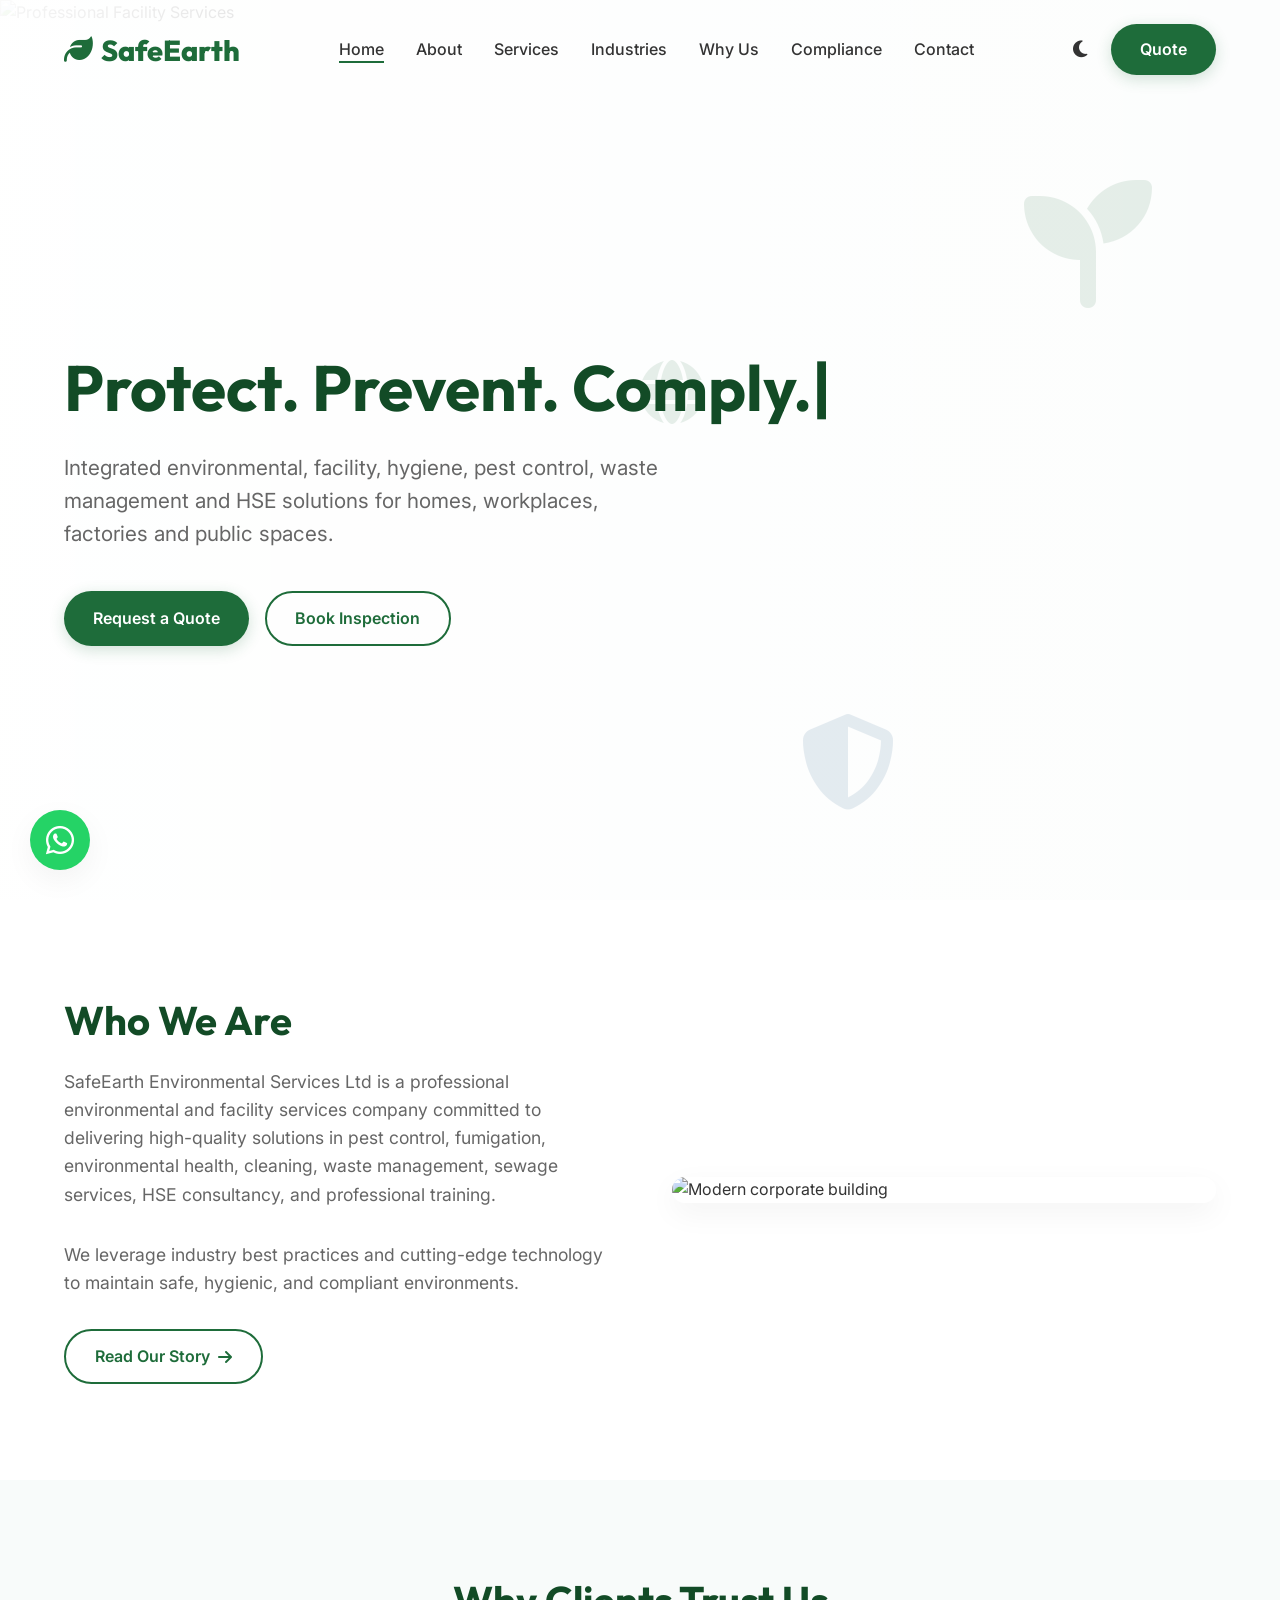
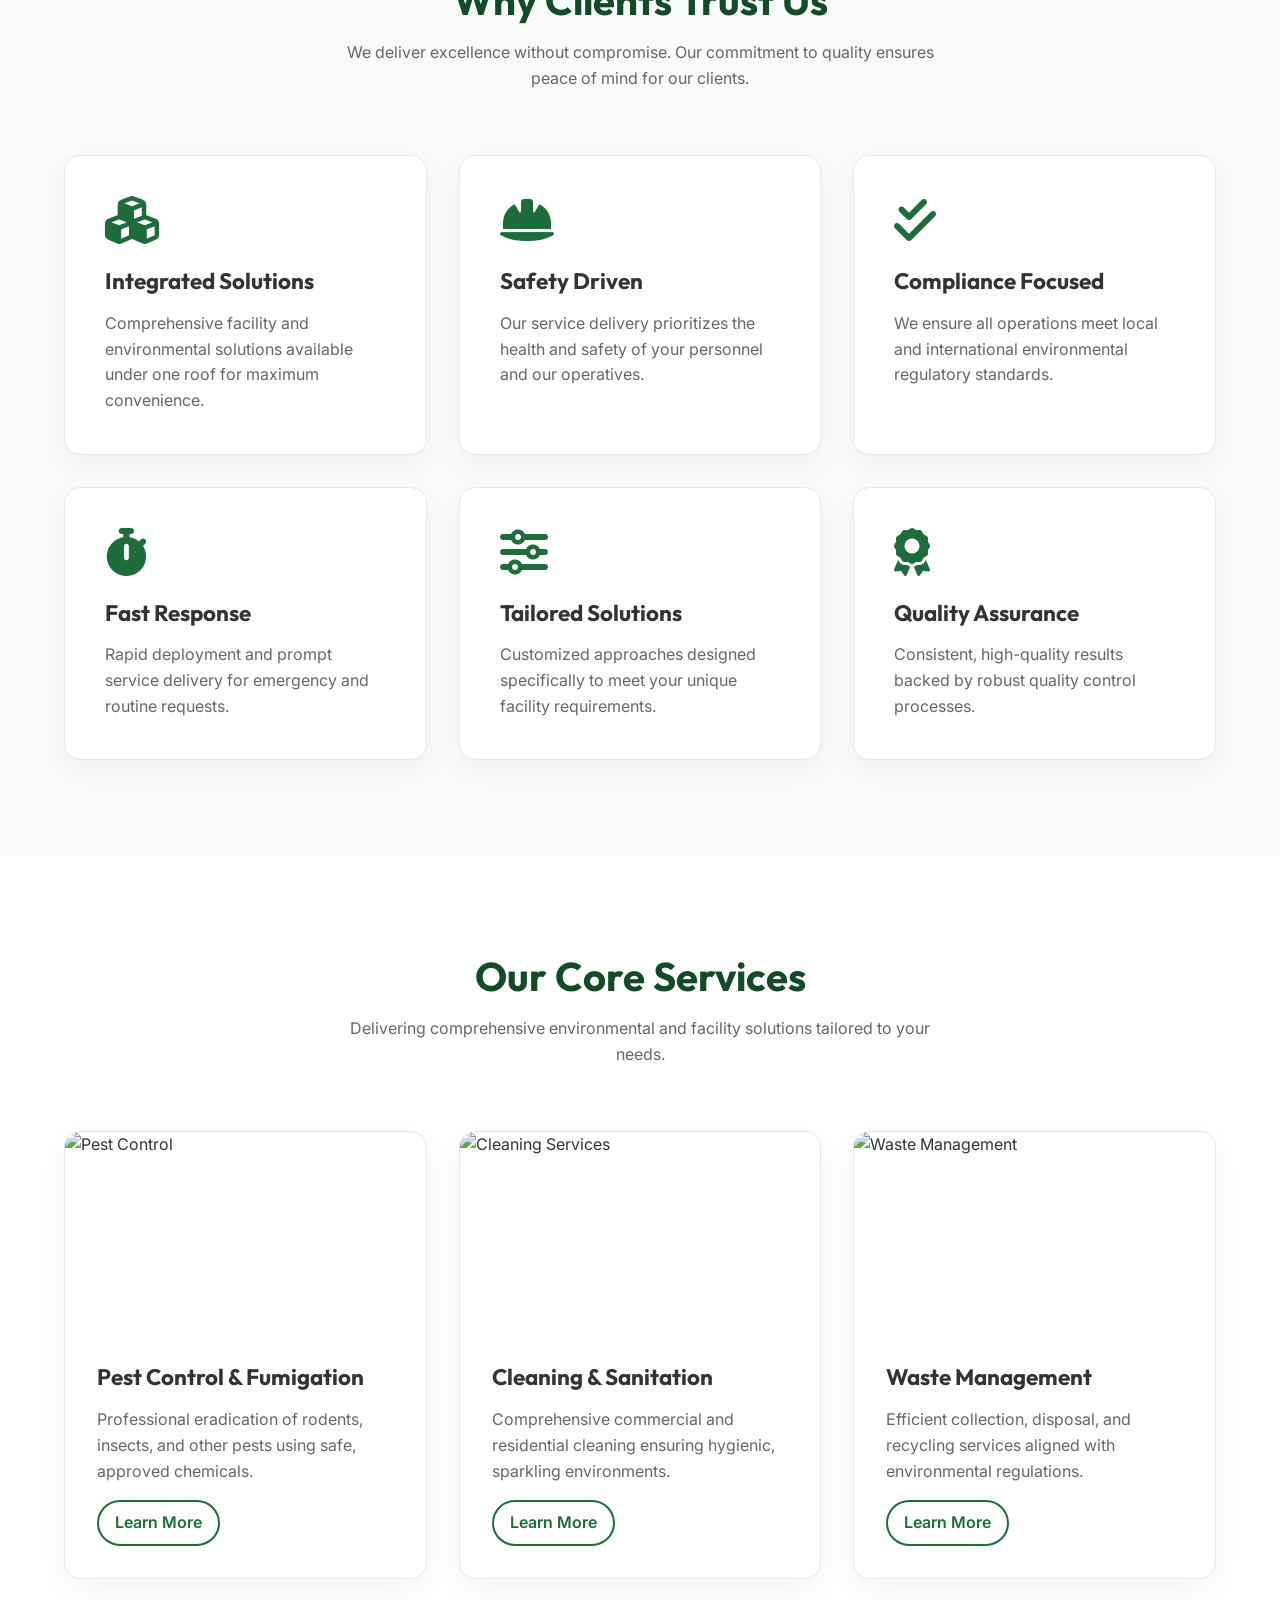
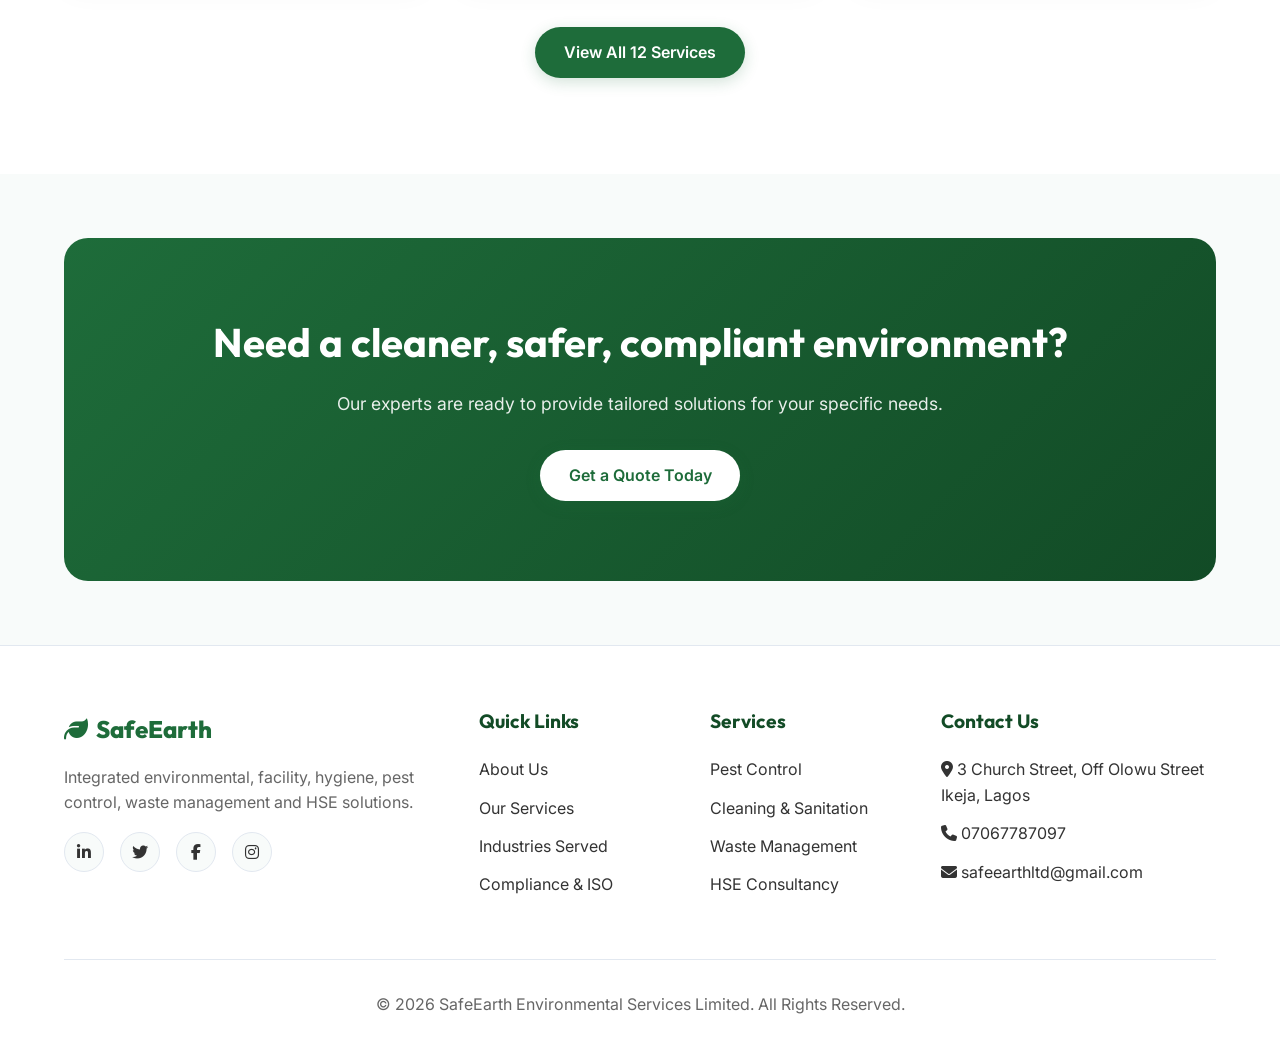
==== index.html @ f8154b9e "feat: SafeEarth" ====
<!DOCTYPE html>
<html lang="en">
<head>
  <meta charset="UTF-8">
  <meta name="viewport" content="width=device-width, initial-scale=1.0">
  <title>SafeEarth Environmental Services Limited</title>
  <meta name="description" content="Integrated environmental, facility, hygiene, pest control, waste management and HSE solutions for homes, workplaces, factories and public spaces.">
  <link rel="stylesheet" href="style.css">
</head>
<body>

  <!-- Loader -->
  <div class="loader-wrapper" id="loader">
    <div class="loader"></div>
  </div>

  <!-- Navbar -->
  <nav class="navbar">
    <a href="index.html" class="nav-logo">
      <i class="fas fa-leaf"></i> SafeEarth
    </a>
    <ul class="nav-links">
      <li><a href="index.html" class="active">Home</a></li>
      <li><a href="about.html">About</a></li>
      <li><a href="services.html">Services</a></li>
      <li><a href="industries.html">Industries</a></li>
      <li><a href="why-us.html">Why Us</a></li>
      <li><a href="compliance.html">Compliance</a></li>
      <li><a href="contact.html">Contact</a></li>
    </ul>
    <div class="nav-actions">
      <button class="theme-toggle" id="theme-toggle" aria-label="Toggle dark mode">
        <i class="fas fa-moon"></i>
      </button>
      <a href="contact.html" class="btn btn-primary d-none-mobile">Quote</a>
      <div class="hamburger">
        <span></span>
        <span></span>
        <span></span>
      </div>
    </div>
  </nav>

  <!-- Hero Section -->
  <header class="hero">
    <img src="https://images.unsplash.com/photo-1581578731548-c64695cc6952?auto=format&fit=crop&q=80&w=1600" alt="Professional Facility Services" class="hero-bg">
    <div class="hero-overlay"></div>
    
    <i class="fas fa-seedling floating-shape shape-1"></i>
    <i class="fas fa-shield-alt floating-shape shape-2"></i>
    <i class="fas fa-globe floating-shape shape-3"></i>

    <div class="hero-content reveal">
      <h1><span class="typing-text" data-text="Protect. Prevent. Comply."></span><span class="cursor">|</span></h1>
      <p>Integrated environmental, facility, hygiene, pest control, waste management and HSE solutions for homes, workplaces, factories and public spaces.</p>
      <div class="hero-btns">
        <a href="contact.html" class="btn btn-primary pulse">Request a Quote</a>
        <a href="contact.html" class="btn btn-outline">Book Inspection</a>
      </div>
    </div>
  </header>

  <!-- About Preview -->
  <section class="section section-alt">
    <div class="about-preview reveal">
      <div class="about-text">
        <h2>Who We Are</h2>
        <p>SafeEarth Environmental Services Ltd is a professional environmental and facility services company committed to delivering high-quality solutions in pest control, fumigation, environmental health, cleaning, waste management, sewage services, HSE consultancy, and professional training.</p>
        <p>We leverage industry best practices and cutting-edge technology to maintain safe, hygienic, and compliant environments.</p>
        <a href="about.html" class="btn btn-outline mt-3">Read Our Story <i class="fas fa-arrow-right"></i></a>
      </div>
      <div class="about-image reveal slide-right">
        <img src="https://images.unsplash.com/photo-1504384308090-c894fdcc538d?auto=format&fit=crop&q=80&w=800" alt="Modern corporate building">
      </div>
    </div>
  </section>

  <!-- Why Clients Trust Us -->
  <section class="section">
    <div class="section-header reveal">
      <h2>Why Clients Trust Us</h2>
      <p>We deliver excellence without compromise. Our commitment to quality ensures peace of mind for our clients.</p>
    </div>
    <div class="grid">
      <div class="card reveal">
        <i class="fas fa-cubes card-icon"></i>
        <h3>Integrated Solutions</h3>
        <p>Comprehensive facility and environmental solutions available under one roof for maximum convenience.</p>
      </div>
      <div class="card reveal" style="transition-delay: 0.1s">
        <i class="fas fa-hard-hat card-icon"></i>
        <h3>Safety Driven</h3>
        <p>Our service delivery prioritizes the health and safety of your personnel and our operatives.</p>
      </div>
      <div class="card reveal" style="transition-delay: 0.2s">
        <i class="fas fa-check-double card-icon"></i>
        <h3>Compliance Focused</h3>
        <p>We ensure all operations meet local and international environmental regulatory standards.</p>
      </div>
      <div class="card reveal" style="transition-delay: 0.3s">
        <i class="fas fa-stopwatch card-icon"></i>
        <h3>Fast Response</h3>
        <p>Rapid deployment and prompt service delivery for emergency and routine requests.</p>
      </div>
      <div class="card reveal" style="transition-delay: 0.4s">
        <i class="fas fa-sliders-h card-icon"></i>
        <h3>Tailored Solutions</h3>
        <p>Customized approaches designed specifically to meet your unique facility requirements.</p>
      </div>
      <div class="card reveal" style="transition-delay: 0.5s">
        <i class="fas fa-award card-icon"></i>
        <h3>Quality Assurance</h3>
        <p>Consistent, high-quality results backed by robust quality control processes.</p>
      </div>
    </div>
  </section>

  <!-- Our Core Services -->
  <section class="section section-alt">
    <div class="section-header reveal">
      <h2>Our Core Services</h2>
      <p>Delivering comprehensive environmental and facility solutions tailored to your needs.</p>
    </div>
    <div class="grid">
      <div class="card service-card reveal">
        <div class="service-img-container">
          <img src="https://images.unsplash.com/photo-1628177142898-93e46e46248c?auto=format&fit=crop&q=80&w=600" alt="Pest Control" class="service-img">
        </div>
        <div class="service-content">
          <h3>Pest Control & Fumigation</h3>
          <p>Professional eradication of rodents, insects, and other pests using safe, approved chemicals.</p>
          <a href="services.html" class="btn btn-outline" style="margin-top: 1rem; padding: 0.5rem 1rem;">Learn More</a>
        </div>
      </div>
      <div class="card service-card reveal" style="transition-delay: 0.1s">
        <div class="service-img-container">
          <img src="https://images.unsplash.com/photo-1584820927498-cafe2c118669?auto=format&fit=crop&q=80&w=600" alt="Cleaning Services" class="service-img">
        </div>
        <div class="service-content">
          <h3>Cleaning & Sanitation</h3>
          <p>Comprehensive commercial and residential cleaning ensuring hygienic, sparkling environments.</p>
          <a href="services.html" class="btn btn-outline" style="margin-top: 1rem; padding: 0.5rem 1rem;">Learn More</a>
        </div>
      </div>
      <div class="card service-card reveal" style="transition-delay: 0.2s">
        <div class="service-img-container">
          <img src="https://images.unsplash.com/photo-1532996122724-e3c354a0b15b?auto=format&fit=crop&q=80&w=600" alt="Waste Management" class="service-img">
        </div>
        <div class="service-content">
          <h3>Waste Management</h3>
          <p>Efficient collection, disposal, and recycling services aligned with environmental regulations.</p>
          <a href="services.html" class="btn btn-outline" style="margin-top: 1rem; padding: 0.5rem 1rem;">Learn More</a>
        </div>
      </div>
    </div>
    <div style="text-align: center; margin-top: 3rem;">
      <a href="services.html" class="btn btn-primary reveal">View All 12 Services</a>
    </div>
  </section>

  <!-- CTA Banner -->
  <div class="cta-banner reveal">
    <h2>Need a cleaner, safer, compliant environment?</h2>
    <p style="margin-bottom: 2rem; font-size: 1.1rem; opacity: 0.9;">Our experts are ready to provide tailored solutions for your specific needs.</p>
    <a href="contact.html" class="btn btn-primary pulse">Get a Quote Today</a>
  </div>

  <!-- Footer -->
  <footer class="footer">
    <div class="footer-grid">
      <div class="footer-col">
        <a href="index.html" class="footer-logo">
          <i class="fas fa-leaf"></i> SafeEarth
        </a>
        <p>Integrated environmental, facility, hygiene, pest control, waste management and HSE solutions.</p>
        <div class="social-links mt-3" style="margin-top: 1rem;">
          <a href="#"><i class="fab fa-linkedin-in"></i></a>
          <a href="#"><i class="fab fa-twitter"></i></a>
          <a href="#"><i class="fab fa-facebook-f"></i></a>
          <a href="#"><i class="fab fa-instagram"></i></a>
        </div>
      </div>
      <div class="footer-col">
        <h4>Quick Links</h4>
        <ul class="footer-links">
          <li><a href="about.html">About Us</a></li>
          <li><a href="services.html">Our Services</a></li>
          <li><a href="industries.html">Industries Served</a></li>
          <li><a href="compliance.html">Compliance & ISO</a></li>
        </ul>
      </div>
      <div class="footer-col">
        <h4>Services</h4>
        <ul class="footer-links">
          <li><a href="services.html">Pest Control</a></li>
          <li><a href="services.html">Cleaning & Sanitation</a></li>
          <li><a href="services.html">Waste Management</a></li>
          <li><a href="services.html">HSE Consultancy</a></li>
        </ul>
      </div>
      <div class="footer-col">
        <h4>Contact Us</h4>
        <ul class="footer-links">
          <li><i class="fas fa-map-marker-alt"></i> 3 Church Street, Off Olowu Street Ikeja, Lagos</li>
          <li><i class="fas fa-phone"></i> 07067787097</li>
          <li><i class="fas fa-envelope"></i> safeearthltd@gmail.com</li>
        </ul>
      </div>
    </div>
    <div class="footer-bottom">
      <p>&copy; 2026 SafeEarth Environmental Services Limited. All Rights Reserved.</p>
    </div>
  </footer>

  <!-- Floating Elements -->
  <a href="https://wa.me/2347067787097" class="whatsapp-float" target="_blank" aria-label="Chat on WhatsApp">
    <i class="fab fa-whatsapp"></i>
  </a>
  
  <div class="back-to-top" id="backToTop">
    <i class="fas fa-arrow-up"></i>
  </div>

  <script src="script.js"></script>
</body>
</html>
---- style.css ----
@import url('https://fonts.googleapis.com/css2?family=Inter:wght@300;400;500;600;700;800&family=Outfit:wght@400;500;600;700&display=swap');
@import url('https://cdnjs.cloudflare.com/ajax/libs/font-awesome/6.4.0/css/all.min.css');

:root {
  /* Color Palette - Light Mode (Default) */
  --color-primary: #1e6c3a; /* Professional Green */
  --color-primary-dark: #124b26;
  --color-primary-light: #d4eddb;
  --color-secondary: #0f4c81; /* Corporate Blue */
  --color-background: #f8fbfa;
  --color-surface: #ffffff;
  --color-text: #333333;
  --color-text-light: #666666;
  --color-border: #e2e8f0;
  
  --shadow-soft: 0 10px 30px rgba(0, 0, 0, 0.05);
  --shadow-hover: 0 20px 40px rgba(30, 108, 58, 0.1);
  --glass-bg: rgba(255, 255, 255, 0.85);
  --glass-border: rgba(255, 255, 255, 0.18);
  
  --radius-sm: 8px;
  --radius-md: 16px;
  --radius-lg: 24px;
  --radius-pill: 9999px;
  
  --transition-fast: 0.2s ease;
  --transition-normal: 0.3s ease;
  --transition-slow: 0.5s ease;
}

[data-theme="dark"] {
  --color-primary: #2ebc66; /* Brighter Green for Dark Mode */
  --color-primary-dark: #1e8746;
  --color-primary-light: #124b26;
  --color-secondary: #3d8cd5;
  --color-background: #0d1310;
  --color-surface: #151e18;
  --color-text: #f0f4f2;
  --color-text-light: #a0b3a8;
  --color-border: #233329;
  
  --shadow-soft: 0 10px 30px rgba(0, 0, 0, 0.3);
  --shadow-hover: 0 20px 40px rgba(46, 188, 102, 0.15);
  --glass-bg: rgba(21, 30, 24, 0.85);
  --glass-border: rgba(255, 255, 255, 0.05);
}

/* Reset & Base */
* {
  margin: 0;
  padding: 0;
  box-sizing: border-box;
}

html {
  scroll-behavior: smooth;
  font-size: 16px;
}

body {
  font-family: 'Inter', sans-serif;
  background-color: var(--color-background);
  color: var(--color-text);
  line-height: 1.6;
  overflow-x: hidden;
  transition: background-color var(--transition-normal), color var(--transition-normal);
}

h1, h2, h3, h4, h5, h6 {
  font-family: 'Outfit', sans-serif;
  color: var(--color-text);
  line-height: 1.2;
}

a {
  text-decoration: none;
  color: inherit;
  transition: color var(--transition-fast);
}

ul {
  list-style: none;
}

img {
  max-width: 100%;
  height: auto;
  display: block;
}

/* Page Loader */
.loader-wrapper {
  position: fixed;
  top: 0; left: 0; width: 100%; height: 100%;
  background: var(--color-background);
  display: flex;
  justify-content: center;
  align-items: center;
  z-index: 9999;
  transition: opacity 0.5s, visibility 0.5s;
}
.loader {
  width: 50px;
  height: 50px;
  border: 4px solid var(--color-primary-light);
  border-top-color: var(--color-primary);
  border-radius: 50%;
  animation: spin 1s linear infinite;
}

/* Navbar */
.navbar {
  position: fixed;
  top: 0; left: 0; width: 100%;
  padding: 1.5rem 5%;
  display: flex;
  justify-content: space-between;
  align-items: center;
  z-index: 1000;
  transition: all var(--transition-normal);
}

.navbar.scrolled {
  padding: 1rem 5%;
  background: var(--glass-bg);
  backdrop-filter: blur(12px);
  -webkit-backdrop-filter: blur(12px);
  box-shadow: var(--shadow-soft);
  border-bottom: 1px solid var(--glass-border);
}

.nav-logo {
  font-family: 'Outfit', sans-serif;
  font-size: 1.8rem;
  font-weight: 800;
  color: var(--color-primary);
  display: flex;
  align-items: center;
  gap: 0.5rem;
}

.nav-links {
  display: flex;
  gap: 2rem;
  align-items: center;
}

.nav-links a {
  font-weight: 500;
  position: relative;
}

.nav-links a::after {
  content: '';
  position: absolute;
  bottom: -4px; left: 0;
  width: 0%; height: 2px;
  background: var(--color-primary);
  transition: width var(--transition-fast);
}

.nav-links a:hover::after,
.nav-links a.active::after {
  width: 100%;
}

.nav-actions {
  display: flex;
  align-items: center;
  gap: 1.5rem;
}

.btn {
  display: inline-flex;
  align-items: center;
  gap: 0.5rem;
  padding: 0.8rem 1.8rem;
  border-radius: var(--radius-pill);
  font-weight: 600;
  cursor: pointer;
  border: none;
  font-family: 'Inter', sans-serif;
  transition: all var(--transition-normal);
}

.btn-primary {
  background: var(--color-primary);
  color: #fff;
  box-shadow: 0 4px 15px rgba(30, 108, 58, 0.2);
}

.btn-primary:hover {
  background: var(--color-primary-dark);
  color: #fff;
  transform: translateY(-2px);
  box-shadow: 0 8px 25px rgba(30, 108, 58, 0.3);
}

.btn-outline {
  background: transparent;
  color: var(--color-primary);
  border: 2px solid var(--color-primary);
}

.btn-outline:hover {
  background: var(--color-primary);
  color: #fff;
}

.theme-toggle {
  background: none;
  border: none;
  color: var(--color-text);
  font-size: 1.2rem;
  cursor: pointer;
}

/* Hamburger */
.hamburger {
  display: none;
  cursor: pointer;
  width: 30px; height: 24px;
  position: relative;
  z-index: 1001;
}

.hamburger span {
  position: absolute;
  width: 100%; height: 3px;
  background: var(--color-text);
  border-radius: 3px;
  transition: all var(--transition-normal);
}

.hamburger span:nth-child(1) { top: 0; }
.hamburger span:nth-child(2) { top: 10px; }
.hamburger span:nth-child(3) { top: 20px; }

.hamburger.active span:nth-child(1) { top: 10px; transform: rotate(45deg); }
.hamburger.active span:nth-child(2) { opacity: 0; }
.hamburger.active span:nth-child(3) { top: 10px; transform: rotate(-45deg); }

/* Hero Section */
.hero {
  min-height: 100vh;
  position: relative;
  display: flex;
  align-items: center;
  padding: 6rem 5% 0;
  overflow: hidden;
}

.hero-bg {
  position: absolute;
  top: 0; left: 0; width: 100%; height: 100%;
  object-fit: cover;
  z-index: -2;
}

.hero-overlay {
  position: absolute;
  top: 0; left: 0; width: 100%; height: 100%;
  background: linear-gradient(90deg, rgba(255,255,255,0.95) 0%, rgba(255,255,255,0.6) 100%);
  z-index: -1;
}

[data-theme="dark"] .hero-overlay {
  background: linear-gradient(90deg, rgba(13,19,16,0.95) 0%, rgba(13,19,16,0.6) 100%);
}

.hero-content {
  max-width: 800px;
}

.hero h1 {
  font-size: clamp(2.5rem, 5vw, 4.5rem);
  margin-bottom: 1.5rem;
  color: var(--color-primary-dark);
}

[data-theme="dark"] .hero h1 {
  color: var(--color-primary);
}

.hero p {
  font-size: clamp(1.1rem, 2vw, 1.3rem);
  color: var(--color-text-light);
  margin-bottom: 2.5rem;
  max-width: 600px;
}

.hero-btns {
  display: flex;
  gap: 1rem;
}

/* Floating Shapes */
.floating-shape {
  position: absolute;
  z-index: -1;
  animation: float 6s ease-in-out infinite;
  opacity: 0.1;
  color: var(--color-primary);
  font-size: 8rem;
}
.shape-1 { top: 20%; right: 10%; animation-delay: 0s; }
.shape-2 { bottom: 10%; right: 30%; animation-delay: 2s; font-size: 6rem; color: var(--color-secondary); }
.shape-3 { top: 40%; left: 50%; animation-delay: 4s; font-size: 4rem; }

/* Sections Base */
.section {
  padding: 6rem 5%;
}

.section-alt {
  background: var(--color-surface);
}

.section-header {
  text-align: center;
  margin-bottom: 4rem;
}

.section-header h2 {
  font-size: 2.5rem;
  margin-bottom: 1rem;
  color: var(--color-primary-dark);
}

[data-theme="dark"] .section-header h2 {
  color: var(--color-primary);
}

.section-header p {
  color: var(--color-text-light);
  max-width: 600px;
  margin: 0 auto;
}

/* Cards */
.grid {
  display: grid;
  grid-template-columns: repeat(auto-fit, minmax(300px, 1fr));
  gap: 2rem;
}

.card {
  background: var(--color-surface);
  border-radius: var(--radius-md);
  padding: 2.5rem;
  box-shadow: var(--shadow-soft);
  transition: all var(--transition-normal);
  border: 1px solid var(--color-border);
  position: relative;
  overflow: hidden;
  height: 100%;
}

.card:hover {
  transform: translateY(-10px);
  box-shadow: var(--shadow-hover);
  border-color: var(--color-primary-light);
}

.card-icon {
  font-size: 3rem;
  color: var(--color-primary);
  margin-bottom: 1.5rem;
  display: inline-block;
  transition: transform var(--transition-normal);
}

.card:hover .card-icon {
  transform: scale(1.1);
}

.card h3 {
  font-size: 1.4rem;
  margin-bottom: 1rem;
}

.card p {
  color: var(--color-text-light);
}

/* Services Grid Specialized */
.service-card {
  padding: 0;
  display: flex;
  flex-direction: column;
}

.service-img {
  width: 100%;
  height: 200px;
  object-fit: cover;
  transition: transform var(--transition-normal);
}

.service-card:hover .service-img {
  transform: scale(1.05);
}

.service-img-container {
  overflow: hidden;
}

.service-content {
  padding: 2rem;
  flex: 1;
}

/* About Preview */
.about-preview {
  display: flex;
  align-items: center;
  gap: 4rem;
}

.about-text {
  flex: 1;
}
.about-text h2 {
  font-size: 2.5rem;
  margin-bottom: 1.5rem;
  color: var(--color-primary-dark);
}
[data-theme="dark"] .about-text h2 { color: var(--color-primary); }
.about-text p {
  font-size: 1.1rem;
  color: var(--color-text-light);
  margin-bottom: 2rem;
}

.about-image {
  flex: 1;
  position: relative;
}

.about-image img {
  border-radius: var(--radius-lg);
  box-shadow: var(--shadow-soft);
}

/* CTA Banner */
.cta-banner {
  background: linear-gradient(135deg, var(--color-primary), var(--color-primary-dark));
  color: #fff;
  text-align: center;
  padding: 5rem 5%;
  border-radius: var(--radius-lg);
  margin: 4rem 5%;
  position: relative;
  overflow: hidden;
}

.cta-banner h2 {
  color: #fff;
  font-size: 2.5rem;
  margin-bottom: 1.5rem;
}

[data-theme="dark"] .cta-banner h2 { color: #fff; }

.cta-banner .btn-primary {
  background: #fff;
  color: var(--color-primary);
}

.cta-banner .btn-primary:hover {
  background: var(--color-background);
  color: var(--color-primary-dark);
}

/* Contact Specifics */
.contact-grid {
  display: grid;
  grid-template-columns: 1fr 1fr;
  gap: 4rem;
}

.contact-info-item {
  display: flex;
  gap: 1.5rem;
  margin-bottom: 2rem;
}

.contact-info-icon {
  width: 50px;
  height: 50px;
  background: var(--color-primary-light);
  color: var(--color-primary);
  border-radius: 50%;
  display: flex;
  align-items: center;
  justify-content: center;
  font-size: 1.5rem;
  flex-shrink: 0;
}
.contact-info-content h4 {
  font-size: 1.2rem;
  margin-bottom: 0.5rem;
}
.contact-info-content p {
  color: var(--color-text-light);
}

.contact-form {
  background: var(--color-surface);
  padding: 3rem;
  border-radius: var(--radius-lg);
  box-shadow: var(--shadow-soft);
  border: 1px solid var(--color-border);
}

.form-group {
  margin-bottom: 1.5rem;
}

.form-group label {
  display: block;
  margin-bottom: 0.5rem;
  font-weight: 500;
}

.form-control {
  width: 100%;
  padding: 1rem;
  border: 1px solid var(--color-border);
  border-radius: var(--radius-sm);
  background: var(--color-background);
  color: var(--color-text);
  font-family: inherit;
  transition: all var(--transition-fast);
}

.form-control:focus {
  outline: none;
  border-color: var(--color-primary);
  box-shadow: 0 0 0 3px var(--color-primary-light);
}

/* Footer */
.footer {
  background: var(--color-surface);
  border-top: 1px solid var(--color-border);
  padding: 4rem 5% 2rem;
}

.footer-grid {
  display: grid;
  grid-template-columns: 2fr 1fr 1fr 1.5fr;
  gap: 3rem;
  margin-bottom: 3rem;
}

.footer-logo {
  font-family: 'Outfit', sans-serif;
  font-size: 1.5rem;
  font-weight: 800;
  color: var(--color-primary);
  margin-bottom: 1rem;
  display: flex;
  align-items: center;
  gap: 0.5rem;
}

.footer-col h4 {
  font-size: 1.2rem;
  margin-bottom: 1.5rem;
  color: var(--color-primary-dark);
}

[data-theme="dark"] .footer-col h4 { color: var(--color-primary); }

.footer-col p {
  color: var(--color-text-light);
  margin-bottom: 1rem;
}

.footer-links li {
  margin-bottom: 0.8rem;
}

.footer-links a:hover {
  color: var(--color-primary);
}

.social-links {
  display: flex;
  gap: 1rem;
}

.social-links a {
  width: 40px; height: 40px;
  border-radius: 50%;
  background: var(--color-background);
  display: flex;
  align-items: center;
  justify-content: center;
  color: var(--color-text);
  border: 1px solid var(--color-border);
}

.social-links a:hover {
  background: var(--color-primary);
  color: #fff;
  border-color: var(--color-primary);
}

.footer-bottom {
  text-align: center;
  padding-top: 2rem;
  border-top: 1px solid var(--color-border);
  color: var(--color-text-light);
}

/* Floating Elements */
.whatsapp-float {
  position: fixed;
  bottom: 30px;
  left: 30px;
  width: 60px;
  height: 60px;
  background: #25d366;
  color: #fff;
  border-radius: 50%;
  display: flex;
  align-items: center;
  justify-content: center;
  font-size: 2rem;
  box-shadow: var(--shadow-soft);
  z-index: 100;
  transition: all var(--transition-normal);
}

.whatsapp-float:hover {
  transform: scale(1.1);
}

.back-to-top {
  position: fixed;
  bottom: 30px;
  right: 30px;
  width: 50px;
  height: 50px;
  background: var(--color-primary);
  color: #fff;
  border-radius: 50%;
  display: flex;
  align-items: center;
  justify-content: center;
  font-size: 1.5rem;
  box-shadow: var(--shadow-soft);
  z-index: 100;
  cursor: pointer;
  opacity: 0;
  visibility: hidden;
  transition: all var(--transition-normal);
}

.back-to-top.visible {
  opacity: 1;
  visibility: visible;
}

.back-to-top:hover {
  background: var(--color-primary-dark);
  transform: translateY(-5px);
}

/* Animations Base */
.reveal {
  opacity: 0;
  transform: translateY(50px);
  transition: all 0.8s ease;
}

.reveal.active {
  opacity: 1;
  transform: translateY(0);
}

.reveal.slide-left {
  transform: translateX(-50px);
}
.reveal.slide-right {
  transform: translateX(50px);
}
.reveal.slide-left.active, .reveal.slide-right.active {
  transform: translateX(0);
}

@keyframes spin {
  0% { transform: rotate(0deg); }
  100% { transform: rotate(360deg); }
}

@keyframes float {
  0%, 100% { transform: translateY(0); }
  50% { transform: translateY(-20px); }
}

.pulse {
  animation: pulse 2s infinite;
}

@keyframes pulse {
  0% { box-shadow: 0 0 0 0 rgba(30, 108, 58, 0.4); }
  70% { box-shadow: 0 0 0 15px rgba(30, 108, 58, 0); }
  100% { box-shadow: 0 0 0 0 rgba(30, 108, 58, 0); }
}

/* Inner Page Header */
.page-header {
  padding: 10rem 5% 5rem;
  background: linear-gradient(135deg, var(--color-primary-dark), var(--color-primary));
  color: #fff;
  text-align: center;
  position: relative;
}

.page-header h1 {
  font-size: 3rem;
  color: #fff;
  margin-bottom: 1rem;
}

[data-theme="dark"] .page-header h1 { color: #fff; }

.page-header p {
  font-size: 1.2rem;
  max-width: 600px;
  margin: 0 auto;
  opacity: 0.9;
}

/* Responsive */
@media (max-width: 992px) {
  .nav-links {
    position: fixed;
    top: 0; left: 100%;
    width: 100%; height: 100vh;
    background: var(--color-surface);
    flex-direction: column;
    justify-content: center;
    transition: left var(--transition-normal);
  }
  .nav-links.active {
    left: 0;
  }
  .hamburger {
    display: block;
  }
  .about-preview, .contact-grid {
    flex-direction: column;
  }
  .footer-grid {
    grid-template-columns: 1fr 1fr;
  }
}

@media (max-width: 768px) {
  .hero {
    padding-top: 8rem;
    text-align: center;
  }
  .hero-btns {
    justify-content: center;
  }
  .footer-grid {
    grid-template-columns: 1fr;
  }
}
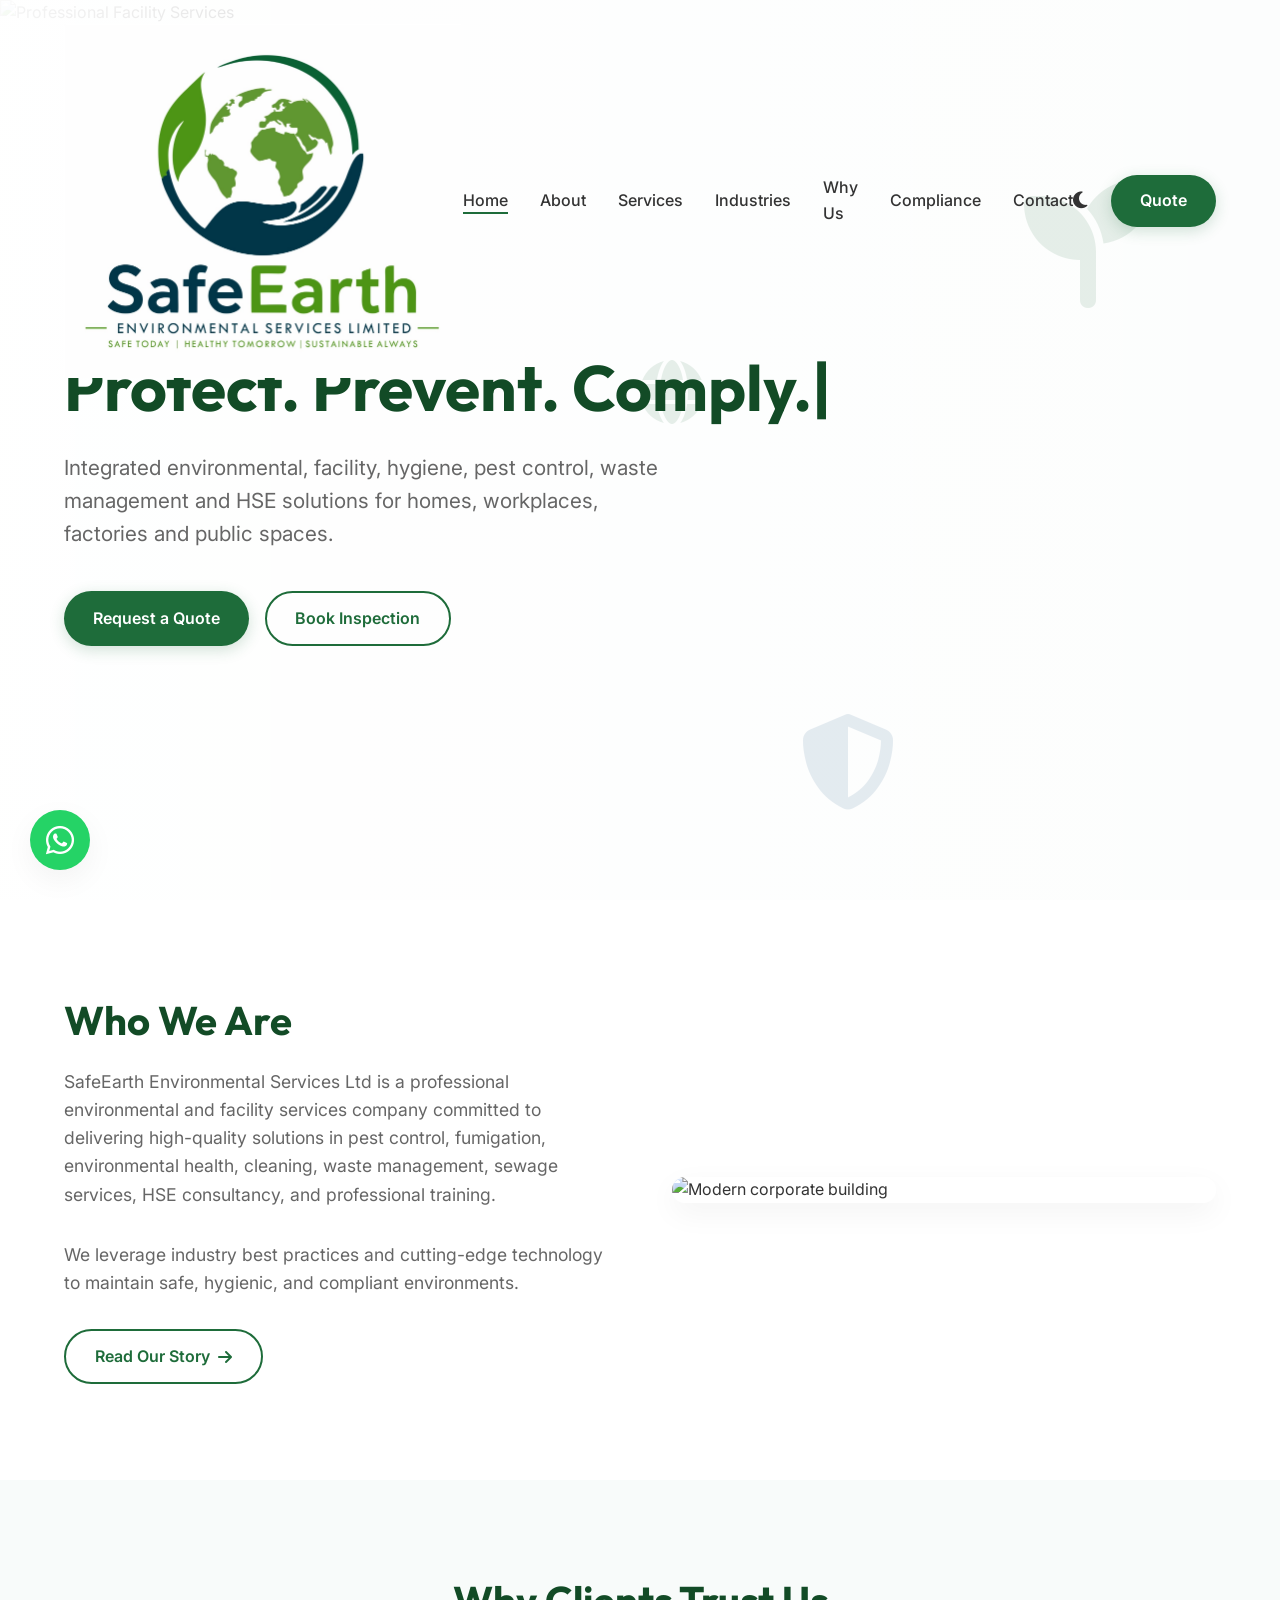
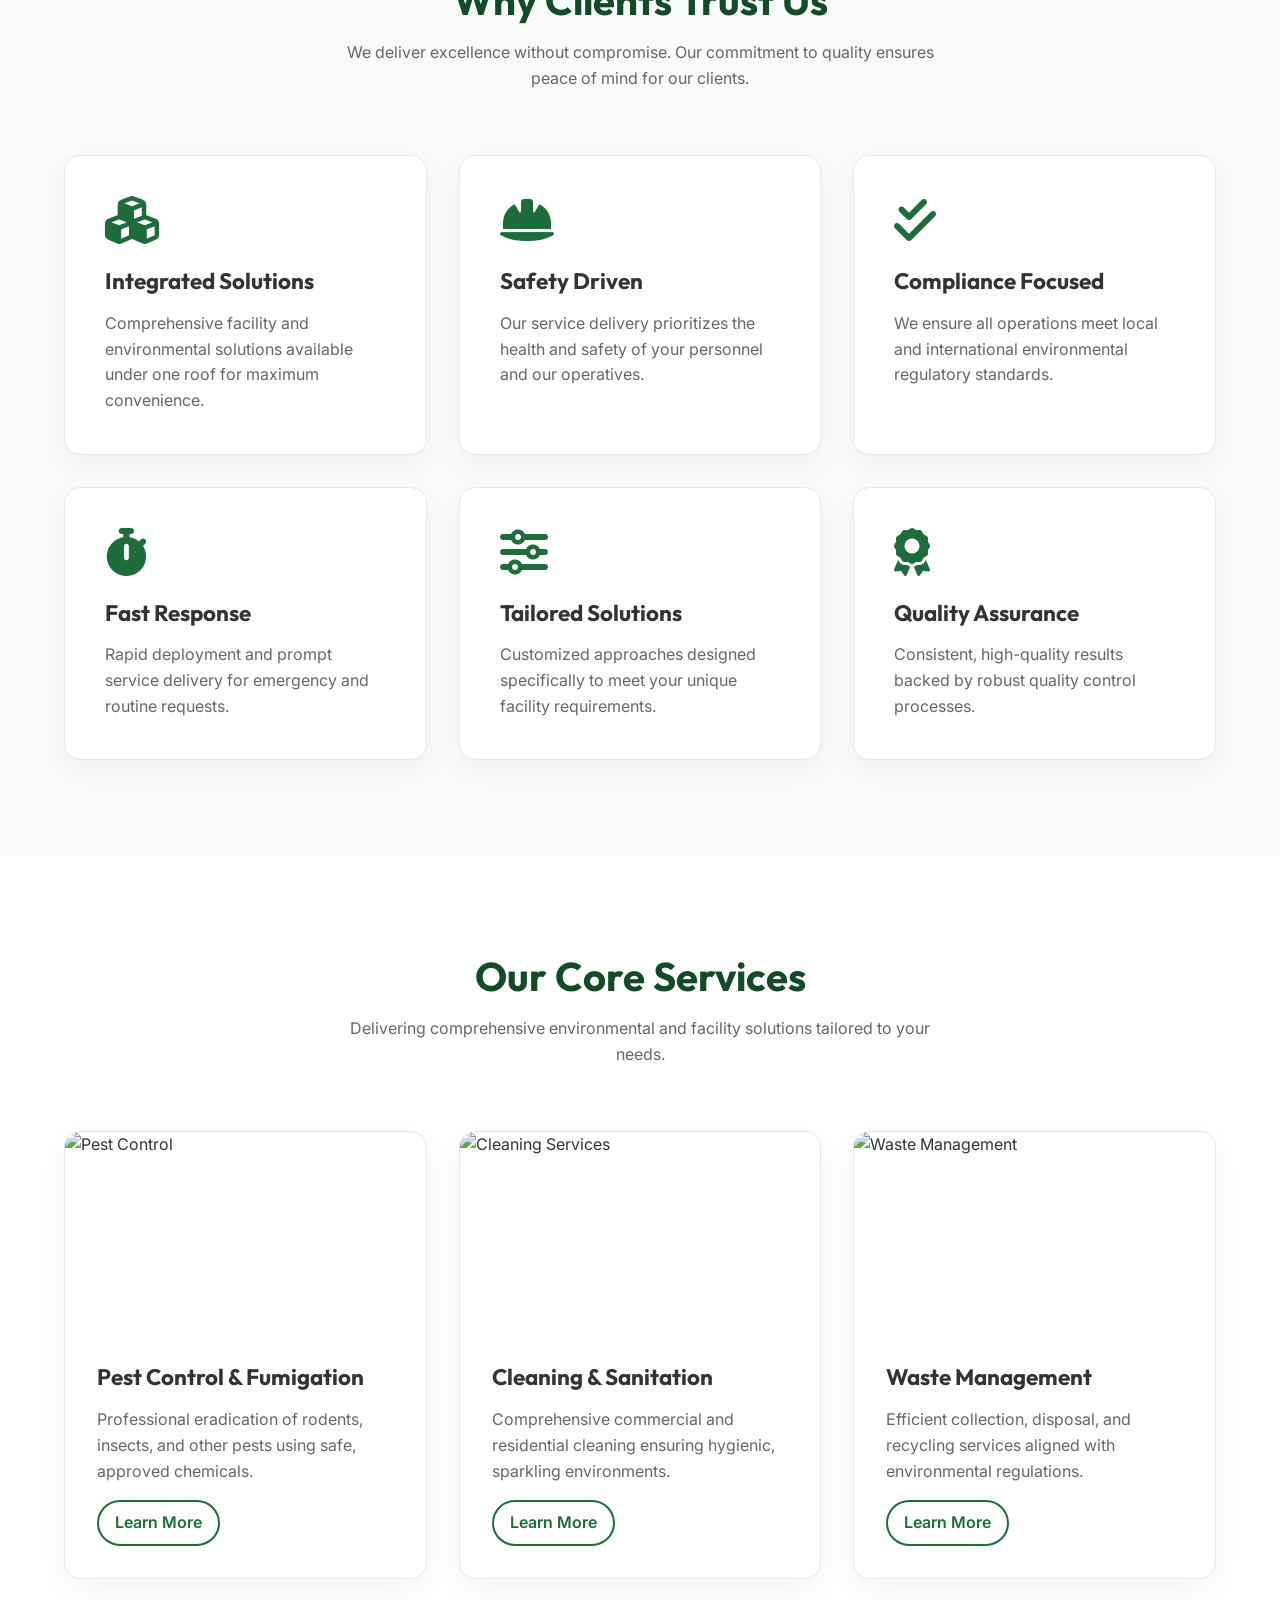
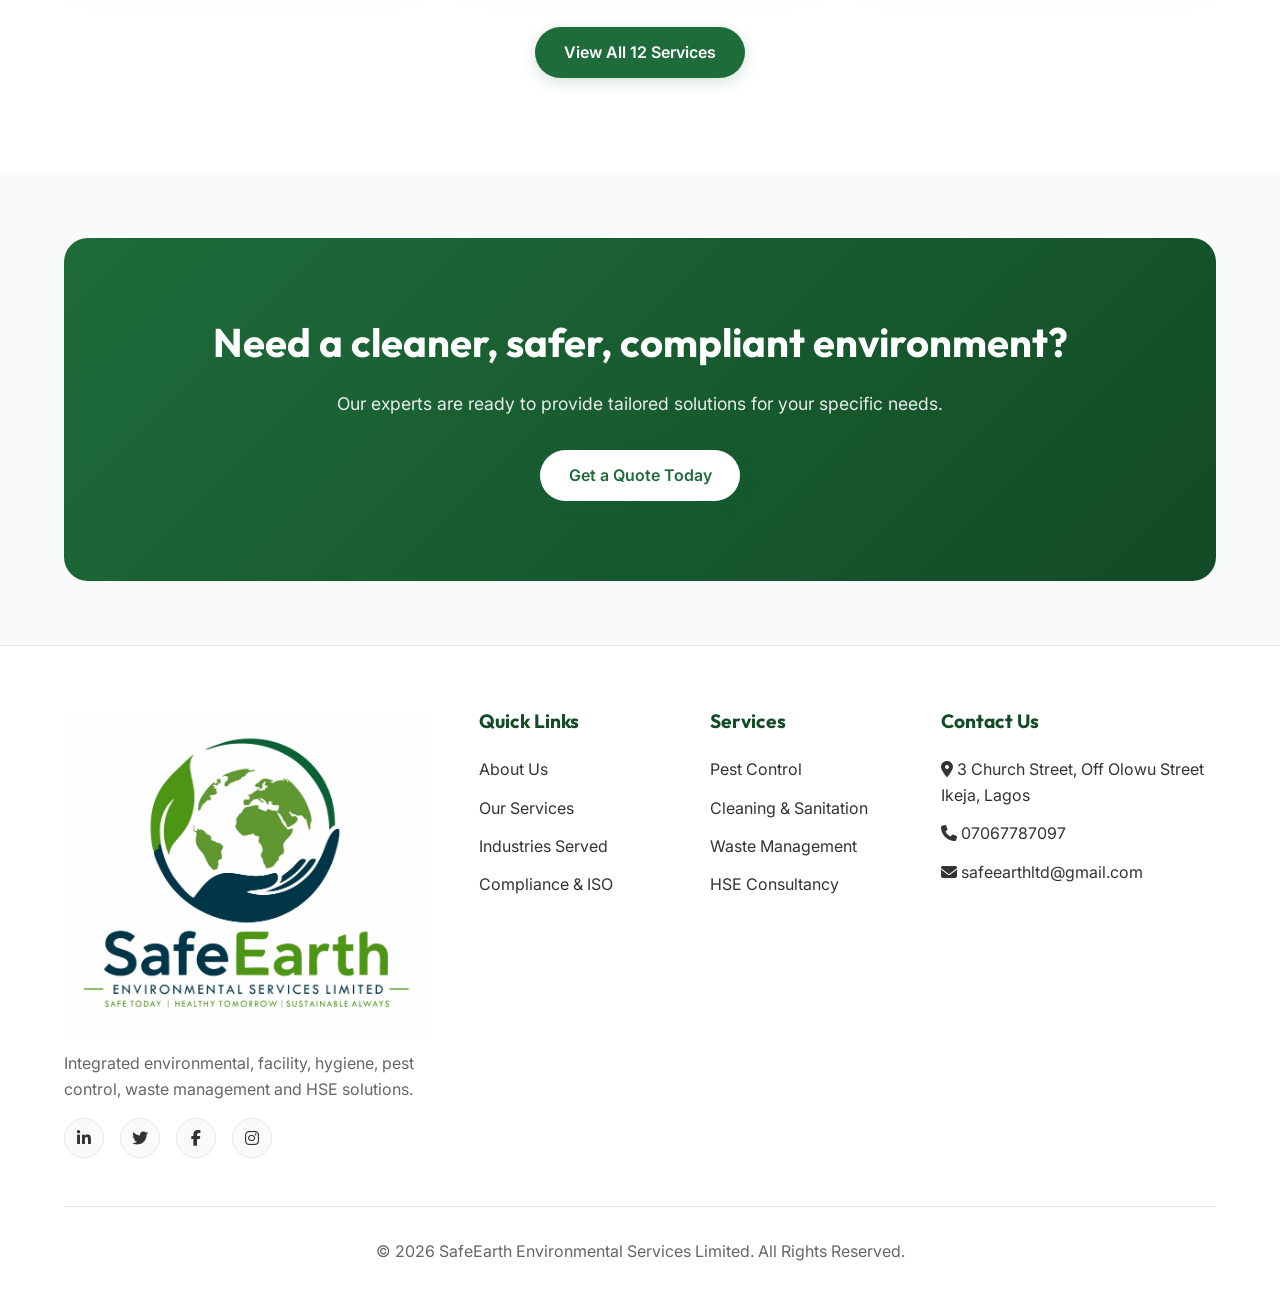
==== commit bfd41e0d: "fix: logo" ====
--- a/index.html
+++ b/index.html
@@ -17,7 +17,7 @@
   <!-- Navbar -->
   <nav class="navbar">
     <a href="index.html" class="nav-logo">
-      <i class="fas fa-leaf"></i> SafeEarth
+      <img src="logo.jpeg" alt="SafeEarth Logo">
     </a>
     <ul class="nav-links">
       <li><a href="index.html" class="active">Home</a></li>
@@ -43,7 +43,7 @@
 
   <!-- Hero Section -->
   <header class="hero">
-    <img src="https://images.unsplash.com/photo-1581578731548-c64695cc6952?auto=format&fit=crop&q=80&w=1600" alt="Professional Facility Services" class="hero-bg">
+    <img src="https://images.unsplash.com/photo-1584820927498-cafe2c118669?auto=format&fit=crop&q=80&w=1600" alt="Professional Facility Services" class="hero-bg">
     <div class="hero-overlay"></div>
     
     <i class="fas fa-seedling floating-shape shape-1"></i>
@@ -124,7 +124,7 @@
     <div class="grid">
       <div class="card service-card reveal">
         <div class="service-img-container">
-          <img src="https://images.unsplash.com/photo-1628177142898-93e46e46248c?auto=format&fit=crop&q=80&w=600" alt="Pest Control" class="service-img">
+          <img src="https://images.unsplash.com/photo-1590644365607-1c5a519a9a37?auto=format&fit=crop&q=80&w=600" alt="Pest Control" class="service-img">
         </div>
         <div class="service-content">
           <h3>Pest Control & Fumigation</h3>
@@ -170,7 +170,7 @@
     <div class="footer-grid">
       <div class="footer-col">
         <a href="index.html" class="footer-logo">
-          <i class="fas fa-leaf"></i> SafeEarth
+          <img src="logo.jpeg" alt="SafeEarth Logo">
         </a>
         <p>Integrated environmental, facility, hygiene, pest control, waste management and HSE solutions.</p>
         <div class="social-links mt-3" style="margin-top: 1rem;">
@@ -224,3 +224,4 @@
   <script src="script.js"></script>
 </body>
 </html>
+
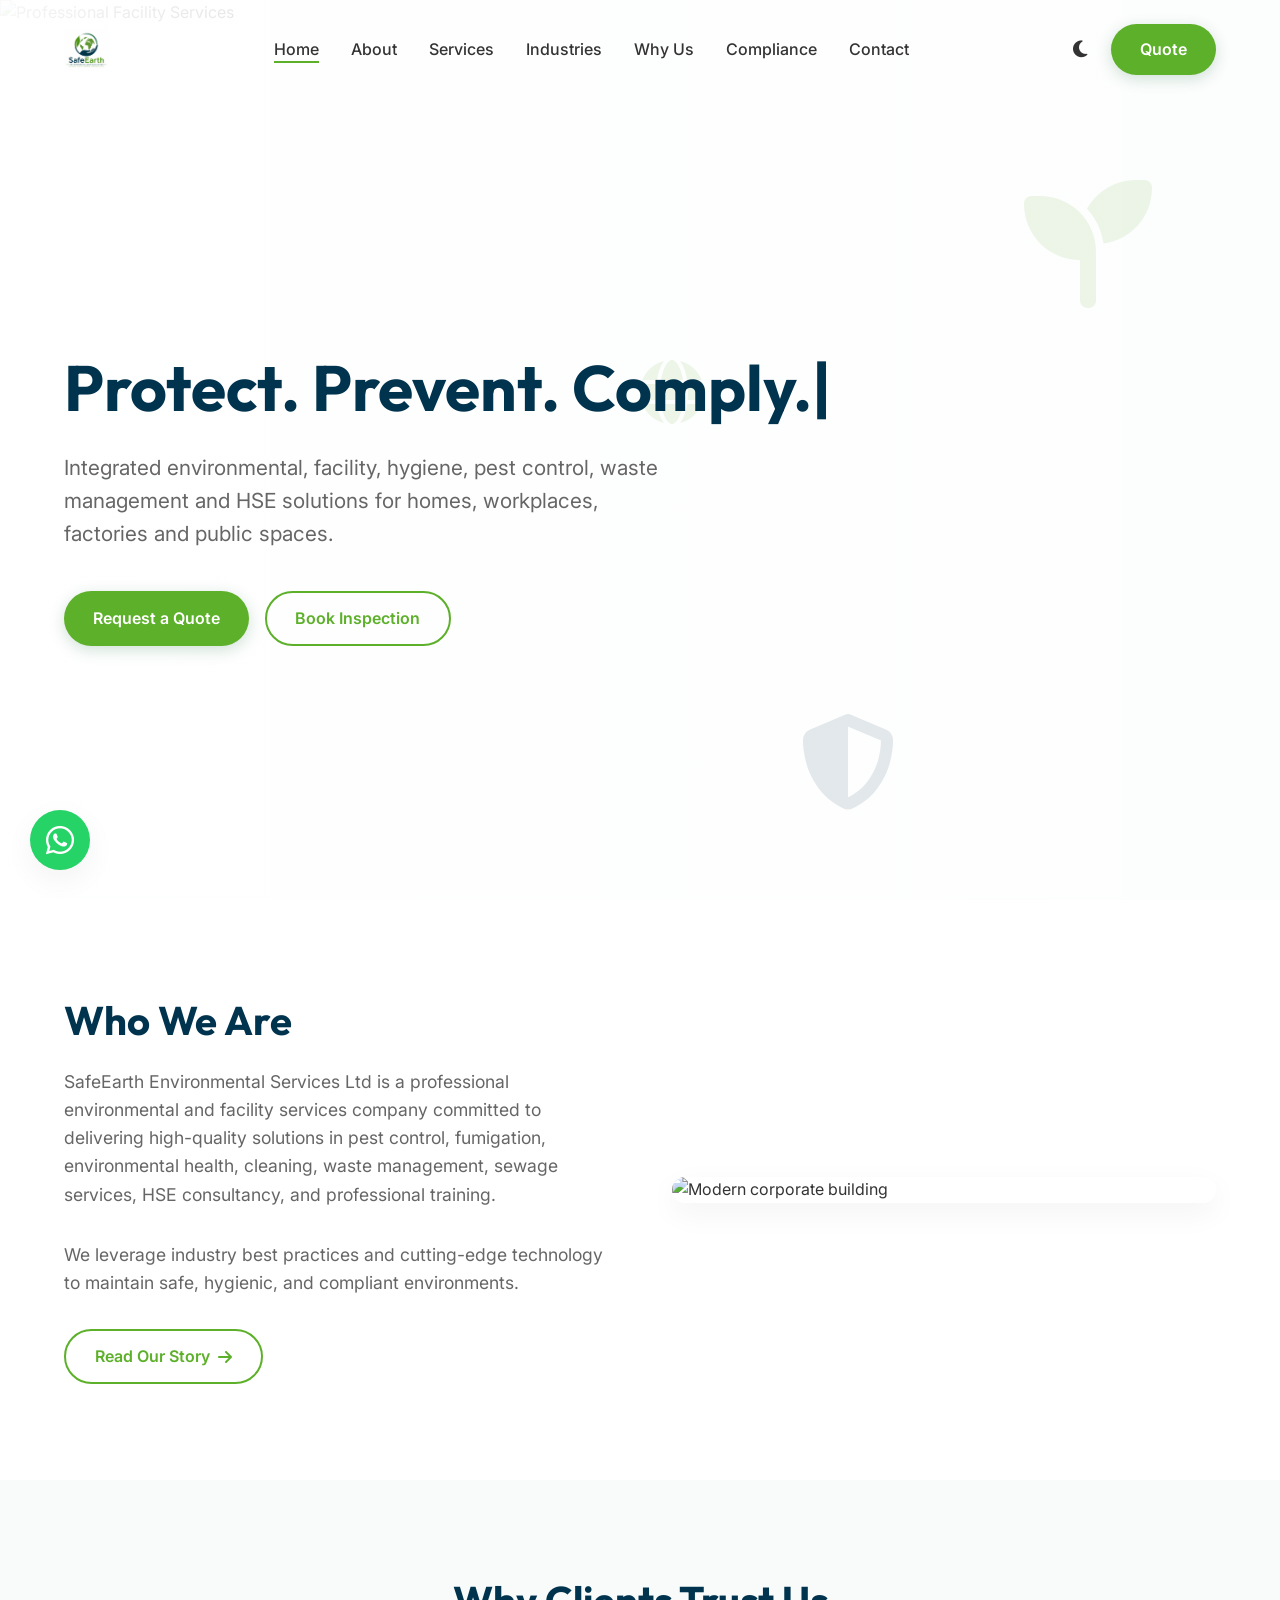
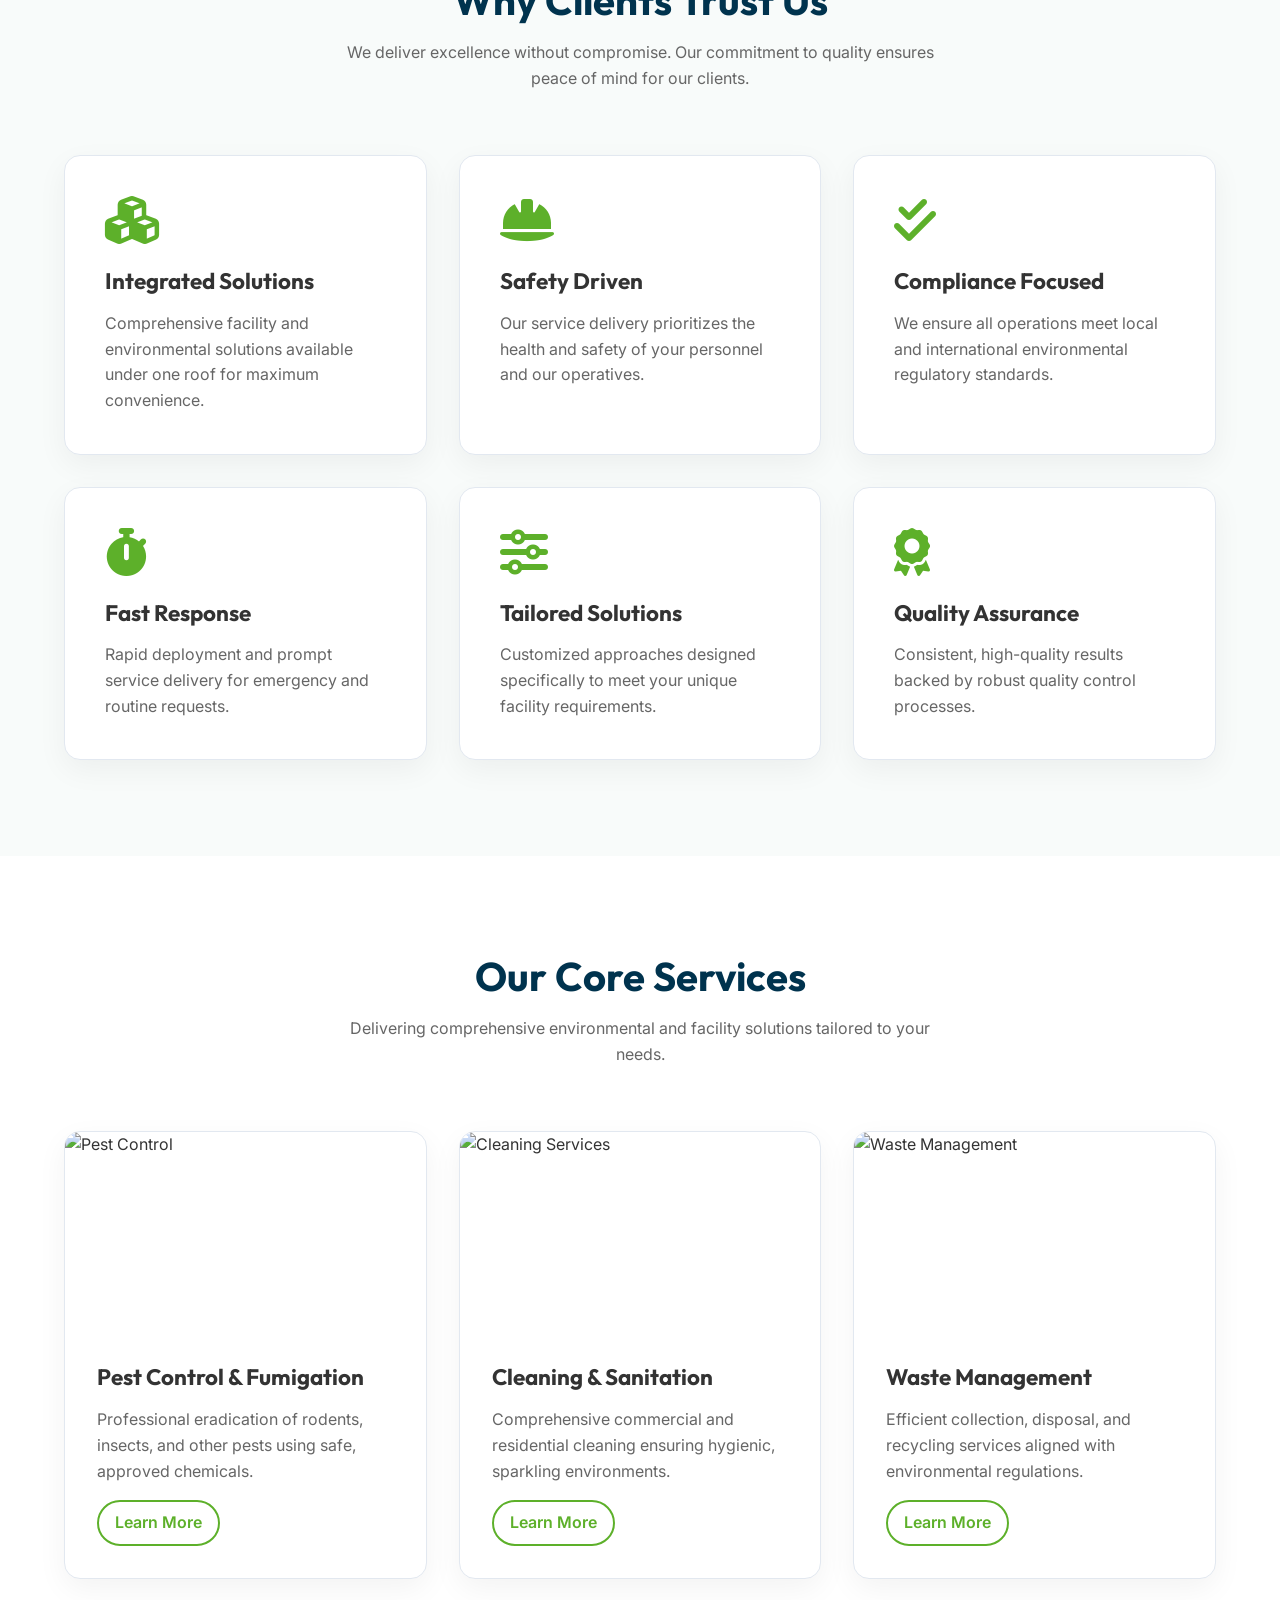
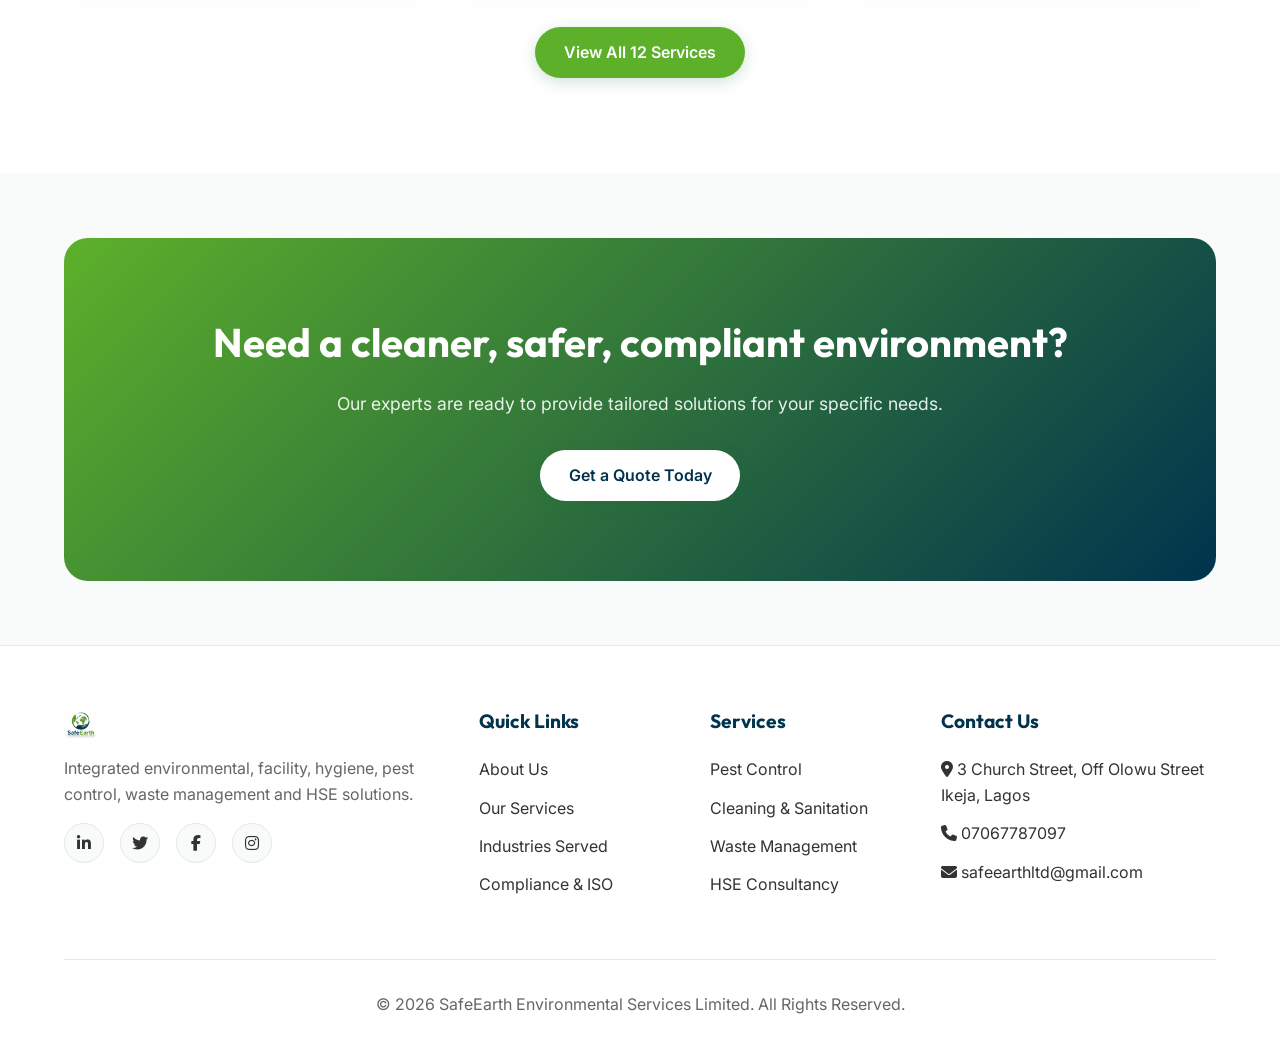
==== commit 5b534a02: "fix: logo" ====
--- a/index.html
+++ b/index.html
@@ -43,7 +43,7 @@
 
   <!-- Hero Section -->
   <header class="hero">
-    <img src="https://images.unsplash.com/photo-1584820927498-cafe2c118669?auto=format&fit=crop&q=80&w=1600" alt="Professional Facility Services" class="hero-bg">
+    <img src="https://images.unsplash.com/photo-1581578731548-c64695cc6952?auto=format&fit=crop&q=80&w=1600" alt="Professional Facility Services" class="hero-bg">
     <div class="hero-overlay"></div>
     
     <i class="fas fa-seedling floating-shape shape-1"></i>
@@ -124,7 +124,7 @@
     <div class="grid">
       <div class="card service-card reveal">
         <div class="service-img-container">
-          <img src="https://images.unsplash.com/photo-1590644365607-1c5a519a9a37?auto=format&fit=crop&q=80&w=600" alt="Pest Control" class="service-img">
+          <img src="https://images.unsplash.com/photo-1584036561566-baf8f5f1b144?auto=format&fit=crop&q=80&w=600" alt="Pest Control" class="service-img">
         </div>
         <div class="service-content">
           <h3>Pest Control & Fumigation</h3>
@@ -134,7 +134,7 @@
       </div>
       <div class="card service-card reveal" style="transition-delay: 0.1s">
         <div class="service-img-container">
-          <img src="https://images.unsplash.com/photo-1584820927498-cafe2c118669?auto=format&fit=crop&q=80&w=600" alt="Cleaning Services" class="service-img">
+          <img src="https://images.unsplash.com/photo-1581578731548-c64695cc6952?auto=format&fit=crop&q=80&w=600" alt="Cleaning Services" class="service-img">
         </div>
         <div class="service-content">
           <h3>Cleaning & Sanitation</h3>
@@ -225,3 +225,4 @@
 </body>
 </html>
 
+
--- a/style.css
+++ b/style.css
@@ -2,11 +2,11 @@
 @import url('https://cdnjs.cloudflare.com/ajax/libs/font-awesome/6.4.0/css/all.min.css');
 
 :root {
-  /* Color Palette - Light Mode (Default) */
-  --color-primary: #1e6c3a; /* Professional Green */
-  --color-primary-dark: #124b26;
-  --color-primary-light: #d4eddb;
-  --color-secondary: #0f4c81; /* Corporate Blue */
+  /* Color Palette - Matched to Logo */
+  --color-primary: #5db02a; /* Logo Green */
+  --color-primary-dark: #4a8d21;
+  --color-primary-light: #e8f5e1;
+  --color-secondary: #00334e; /* Logo Navy Blue */
   --color-background: #f8fbfa;
   --color-surface: #ffffff;
   --color-text: #333333;
@@ -29,19 +29,19 @@
 }
 
 [data-theme="dark"] {
-  --color-primary: #2ebc66; /* Brighter Green for Dark Mode */
-  --color-primary-dark: #1e8746;
-  --color-primary-light: #124b26;
-  --color-secondary: #3d8cd5;
-  --color-background: #0d1310;
-  --color-surface: #151e18;
+  --color-primary: #6cc933; 
+  --color-primary-dark: #5db02a;
+  --color-primary-light: #1e3a10;
+  --color-secondary: #004d75;
+  --color-background: #0a110e;
+  --color-surface: #121a16;
   --color-text: #f0f4f2;
   --color-text-light: #a0b3a8;
   --color-border: #233329;
   
   --shadow-soft: 0 10px 30px rgba(0, 0, 0, 0.3);
-  --shadow-hover: 0 20px 40px rgba(46, 188, 102, 0.15);
-  --glass-bg: rgba(21, 30, 24, 0.85);
+  --shadow-hover: 0 20px 40px rgba(93, 176, 42, 0.15);
+  --glass-bg: rgba(18, 26, 22, 0.85);
   --glass-border: rgba(255, 255, 255, 0.05);
 }
 
@@ -130,13 +130,15 @@
 }
 
 .nav-logo {
-  font-family: 'Outfit', sans-serif;
-  font-size: 1.8rem;
-  font-weight: 800;
-  color: var(--color-primary);
-  display: flex;
-  align-items: center;
-  gap: 0.5rem;
+  display: flex;
+  align-items: center;
+  height: 40px;
+}
+
+.nav-logo img {
+  height: 100%;
+  width: auto;
+  object-fit: contain;
 }
 
 .nav-links {
@@ -275,7 +277,7 @@
 .hero h1 {
   font-size: clamp(2.5rem, 5vw, 4.5rem);
   margin-bottom: 1.5rem;
-  color: var(--color-primary-dark);
+  color: var(--color-secondary);
 }
 
 [data-theme="dark"] .hero h1 {
@@ -324,7 +326,7 @@
 .section-header h2 {
   font-size: 2.5rem;
   margin-bottom: 1rem;
-  color: var(--color-primary-dark);
+  color: var(--color-secondary);
 }
 
 [data-theme="dark"] .section-header h2 {
@@ -423,7 +425,7 @@
 .about-text h2 {
   font-size: 2.5rem;
   margin-bottom: 1.5rem;
-  color: var(--color-primary-dark);
+  color: var(--color-secondary);
 }
 [data-theme="dark"] .about-text h2 { color: var(--color-primary); }
 .about-text p {
@@ -444,7 +446,7 @@
 
 /* CTA Banner */
 .cta-banner {
-  background: linear-gradient(135deg, var(--color-primary), var(--color-primary-dark));
+  background: linear-gradient(135deg, var(--color-primary), var(--color-secondary));
   color: #fff;
   text-align: center;
   padding: 5rem 5%;
@@ -464,12 +466,12 @@
 
 .cta-banner .btn-primary {
   background: #fff;
-  color: var(--color-primary);
+  color: var(--color-secondary);
 }
 
 .cta-banner .btn-primary:hover {
   background: var(--color-background);
-  color: var(--color-primary-dark);
+  color: var(--color-secondary);
 }
 
 /* Contact Specifics */
@@ -555,20 +557,21 @@
 }
 
 .footer-logo {
-  font-family: 'Outfit', sans-serif;
-  font-size: 1.5rem;
-  font-weight: 800;
-  color: var(--color-primary);
+  display: flex;
+  align-items: center;
   margin-bottom: 1rem;
-  display: flex;
-  align-items: center;
-  gap: 0.5rem;
+}
+
+.footer-logo img {
+  height: 30px;
+  width: auto;
+  object-fit: contain;
 }
 
 .footer-col h4 {
   font-size: 1.2rem;
   margin-bottom: 1.5rem;
-  color: var(--color-primary-dark);
+  color: var(--color-secondary);
 }
 
 [data-theme="dark"] .footer-col h4 { color: var(--color-primary); }
@@ -714,7 +717,7 @@
 /* Inner Page Header */
 .page-header {
   padding: 10rem 5% 5rem;
-  background: linear-gradient(135deg, var(--color-primary-dark), var(--color-primary));
+  background: linear-gradient(135deg, var(--color-secondary), var(--color-primary));
   color: #fff;
   text-align: center;
   position: relative;
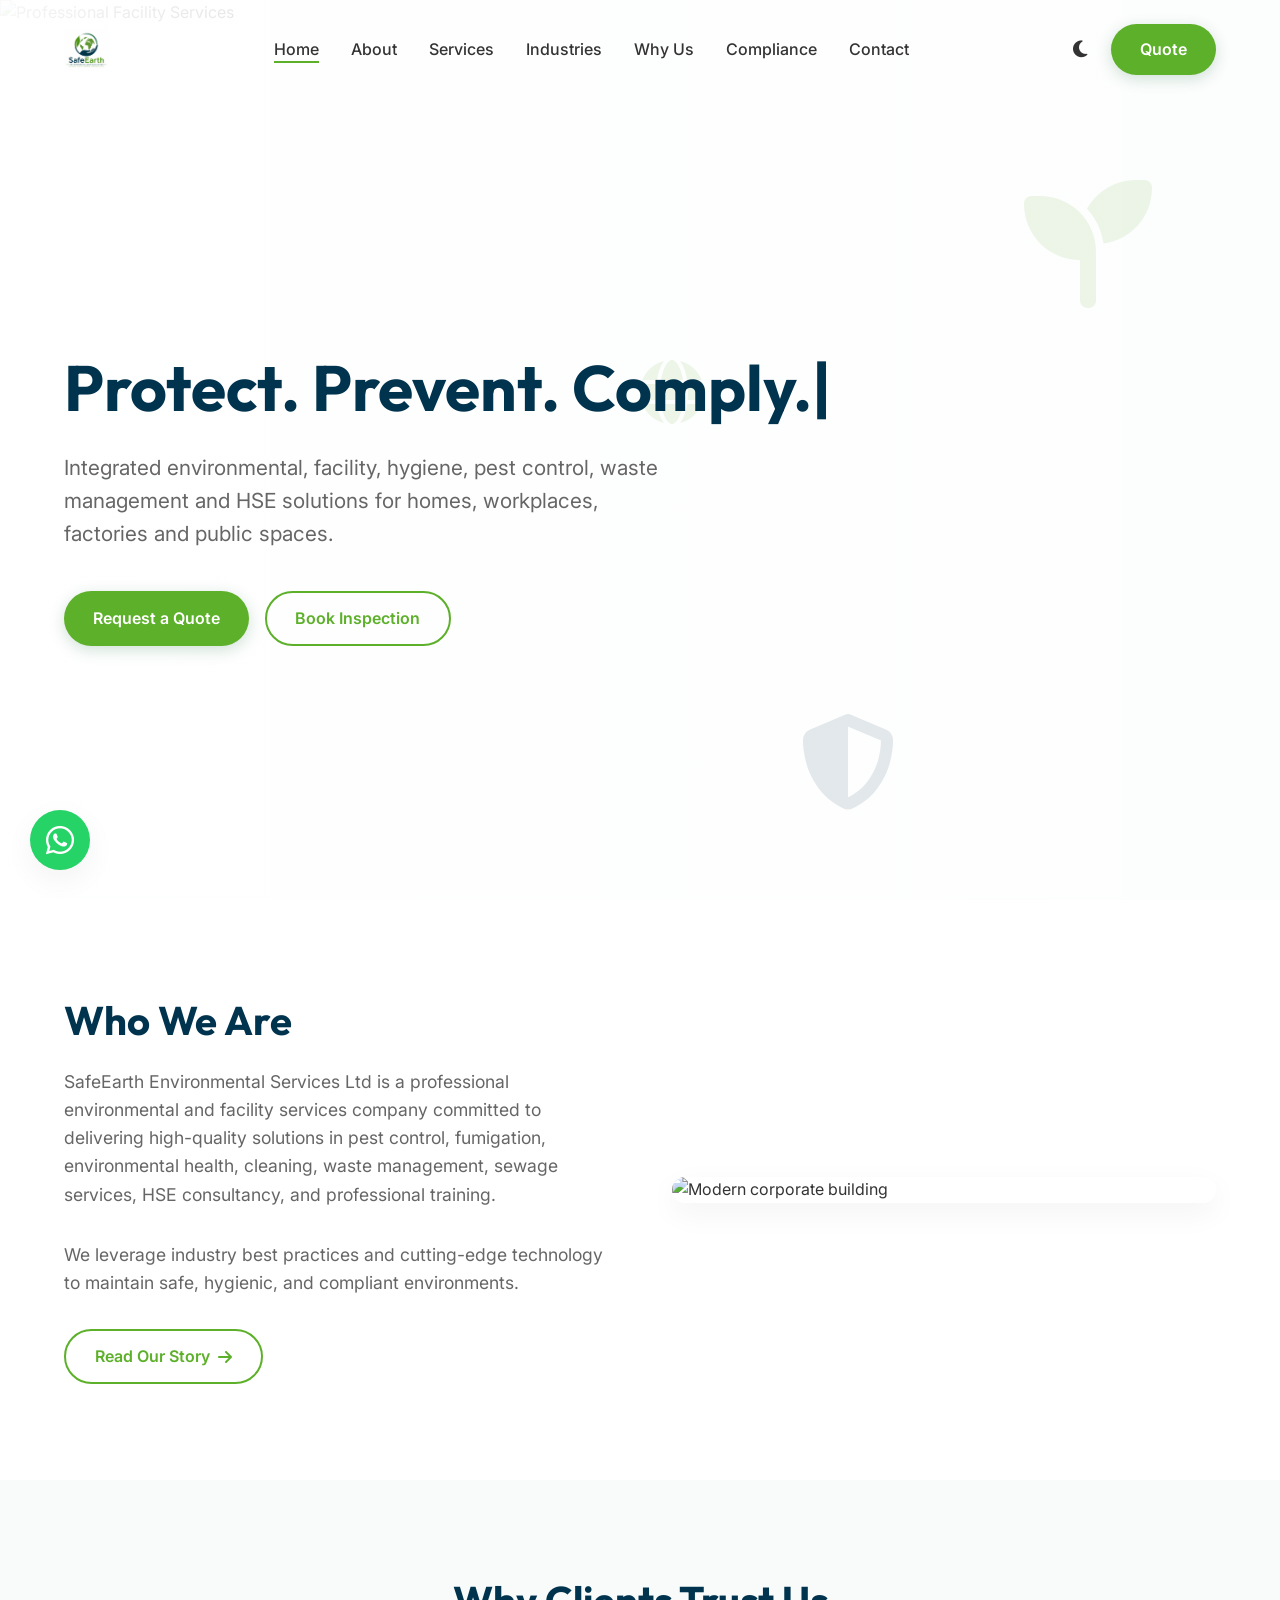
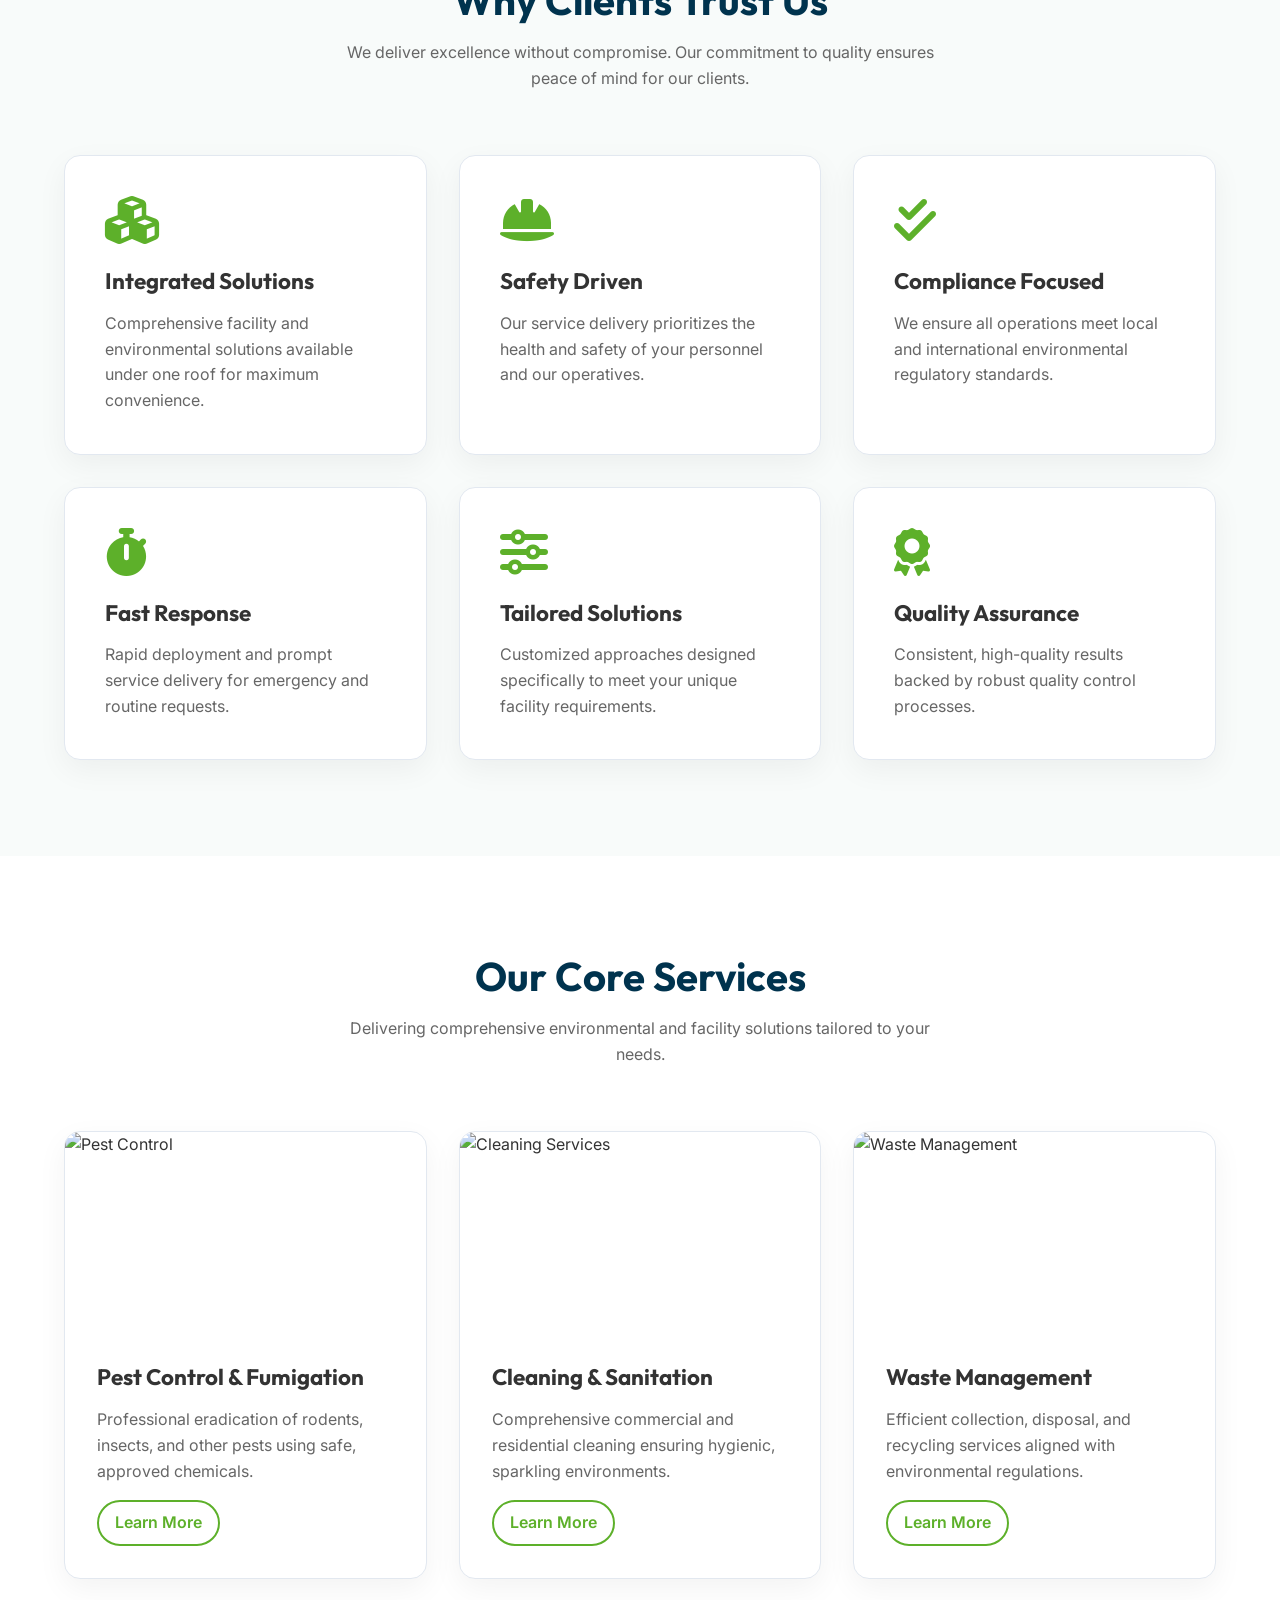
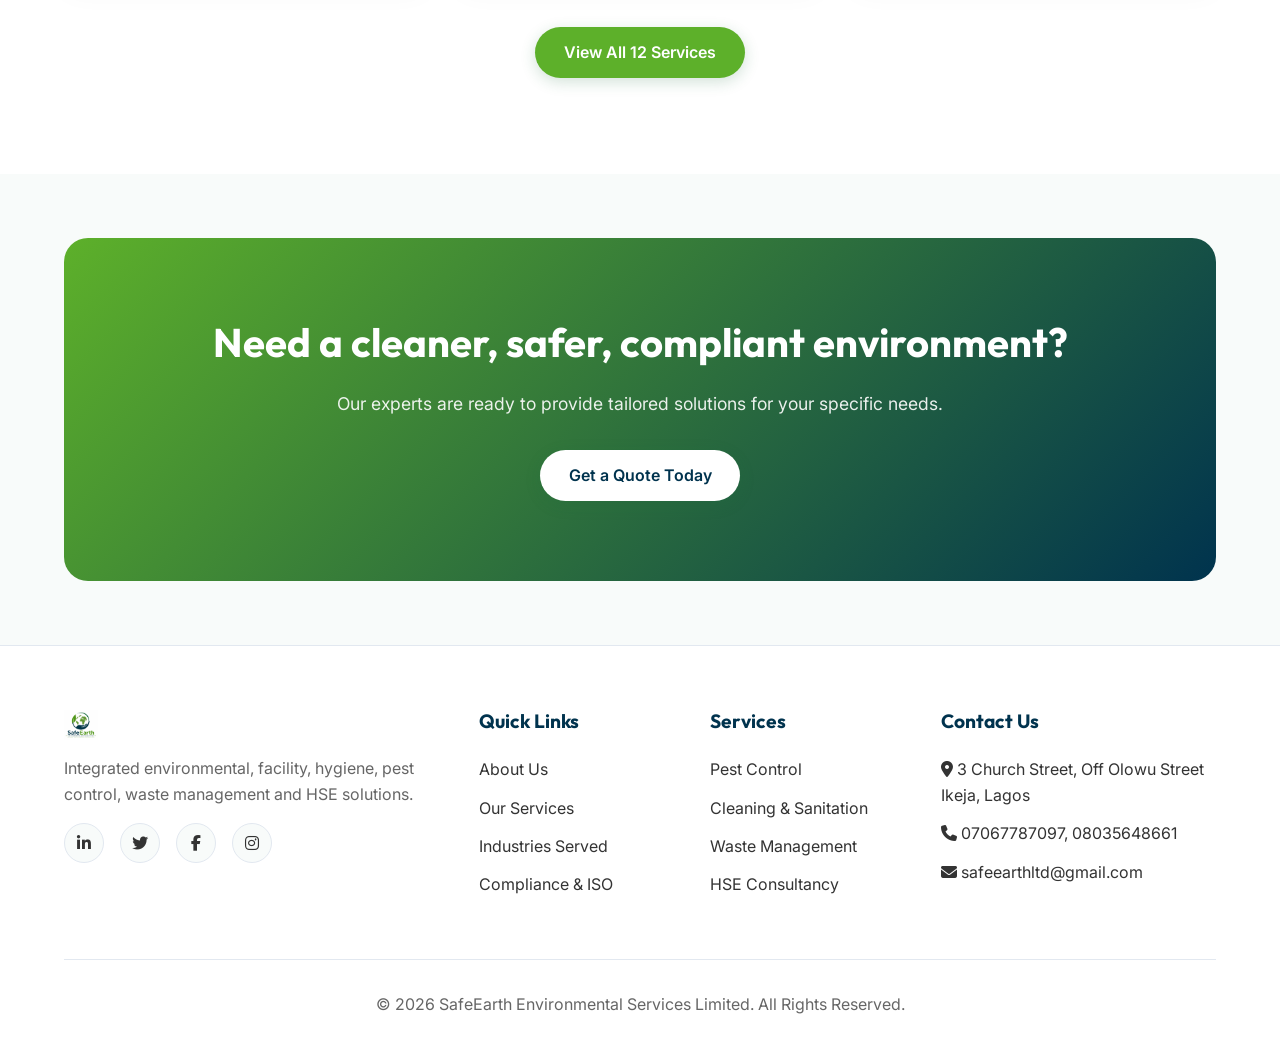
==== commit b03953d1: "fix: logo" ====
--- a/index.html
+++ b/index.html
@@ -202,7 +202,7 @@
         <h4>Contact Us</h4>
         <ul class="footer-links">
           <li><i class="fas fa-map-marker-alt"></i> 3 Church Street, Off Olowu Street Ikeja, Lagos</li>
-          <li><i class="fas fa-phone"></i> 07067787097</li>
+          <li><i class="fas fa-phone"></i> 07067787097, 08035648661</li>
           <li><i class="fas fa-envelope"></i> safeearthltd@gmail.com</li>
         </ul>
       </div>
@@ -226,3 +226,4 @@
 </html>
 
 
+
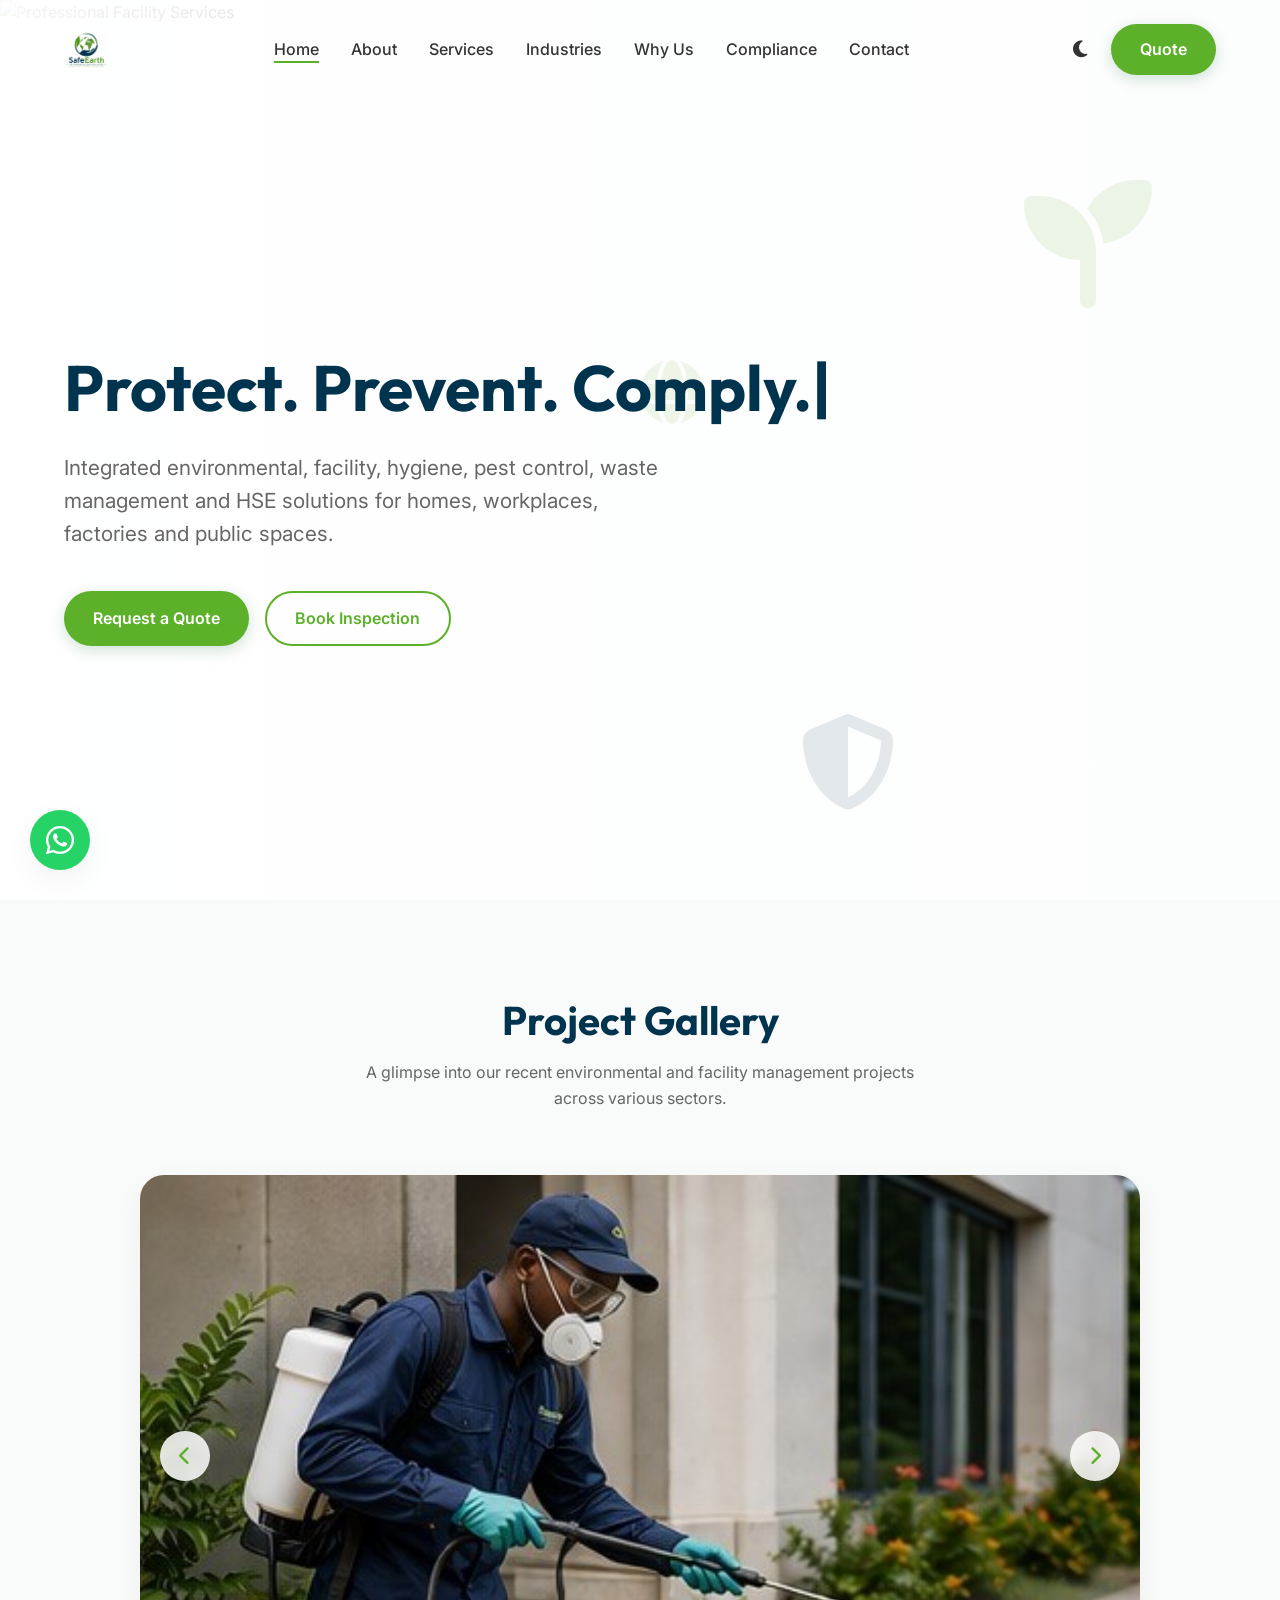
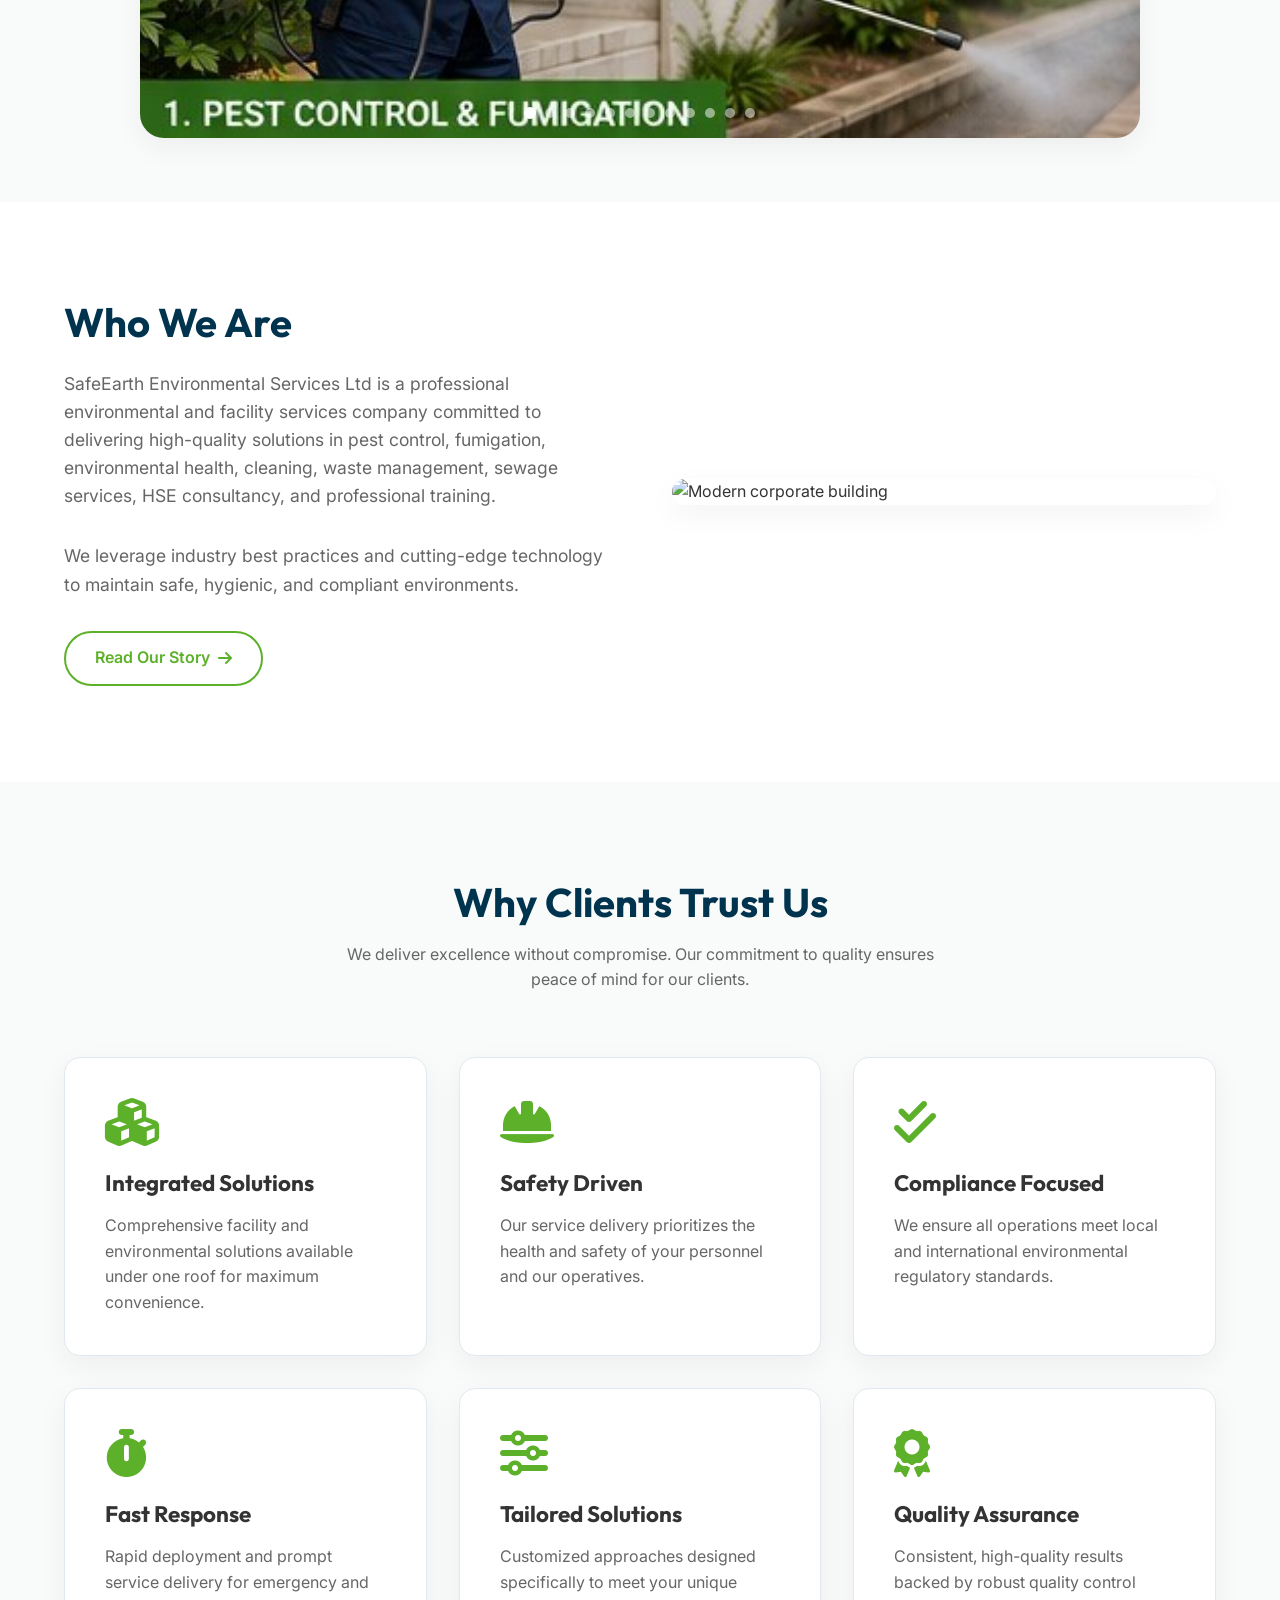
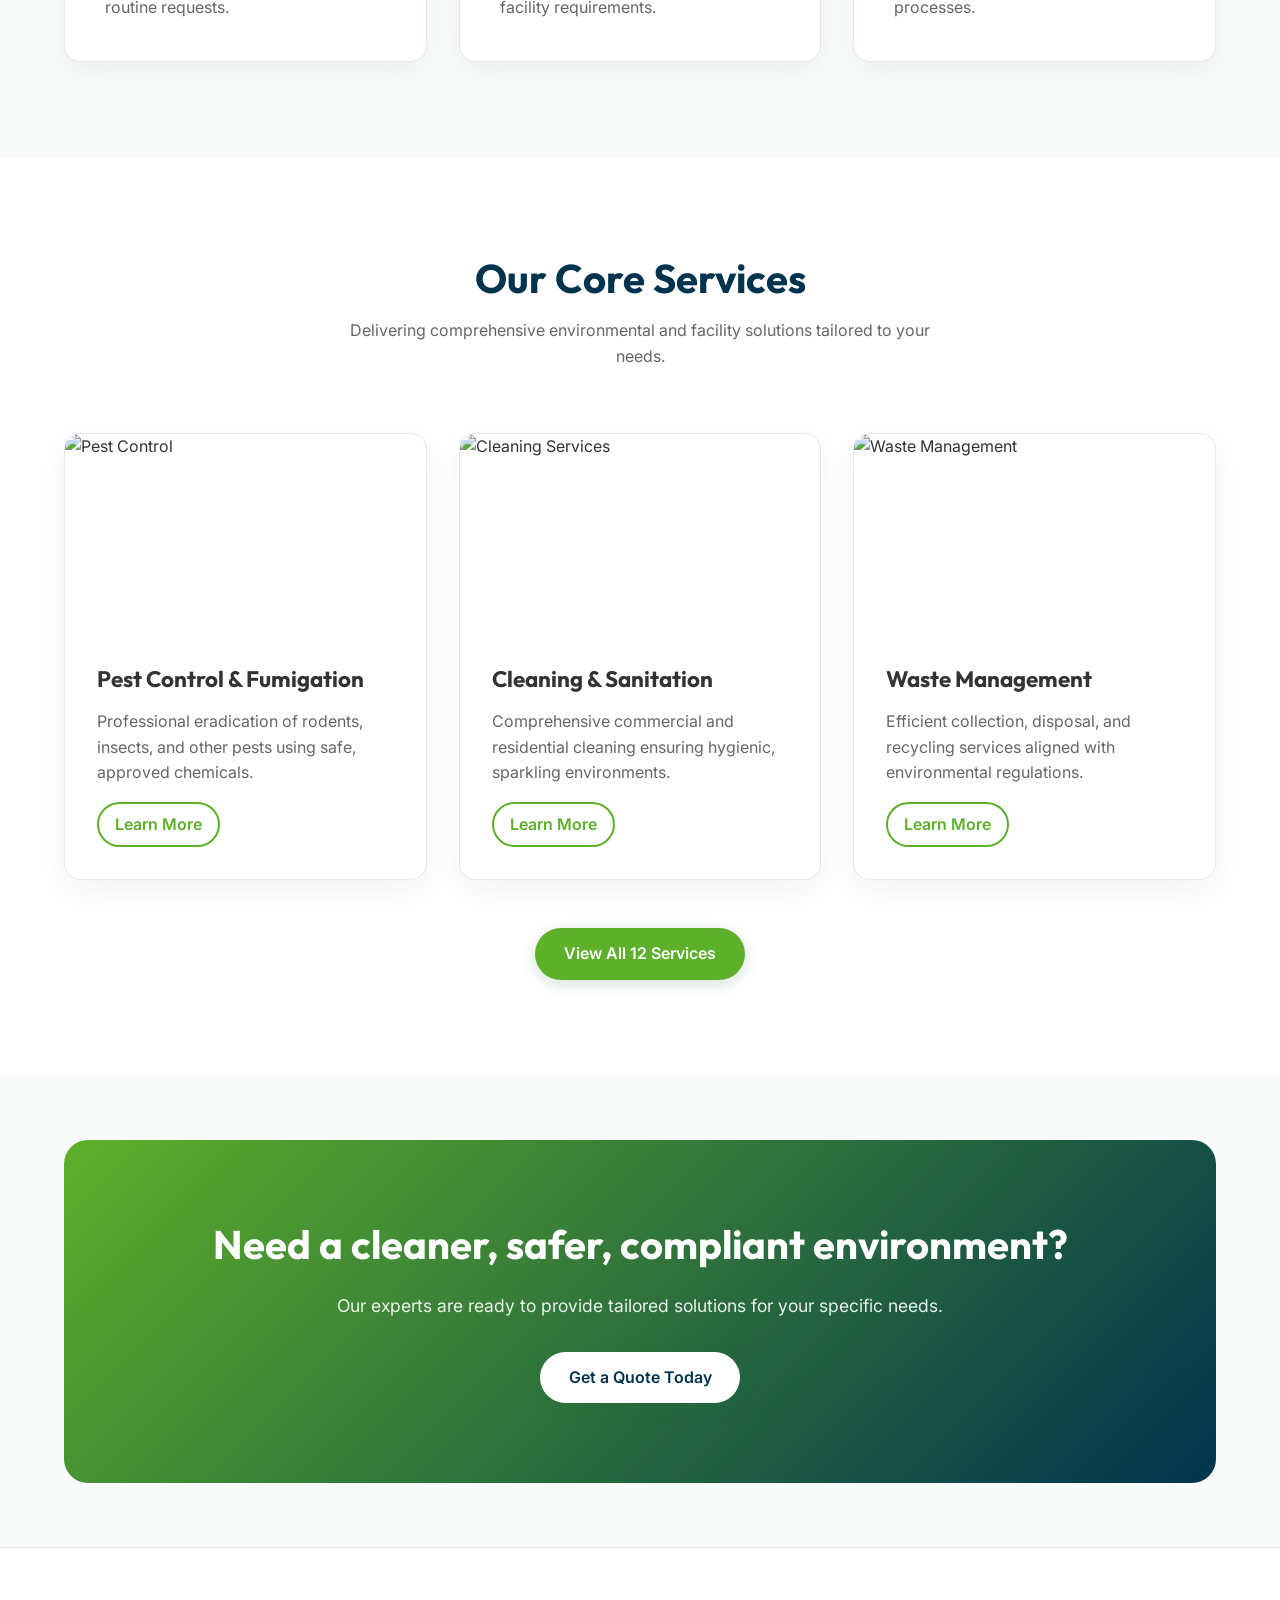
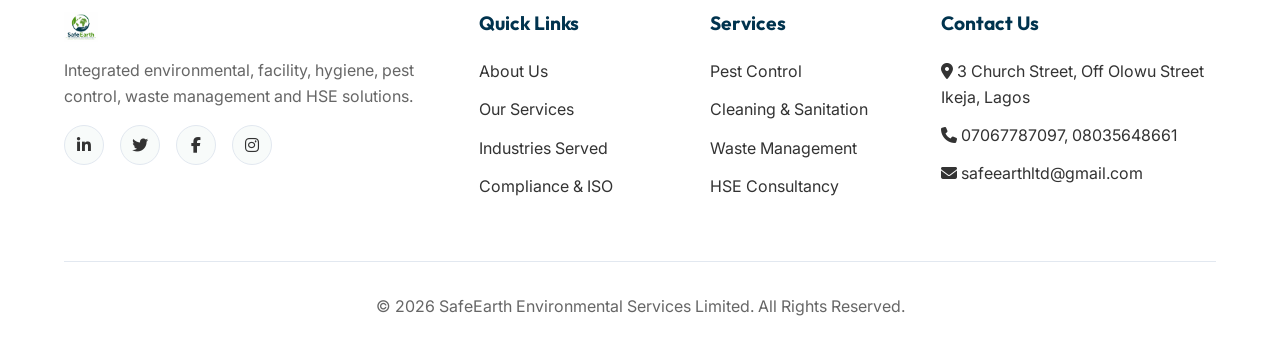
==== commit 433a215d: "feat: carousel" ====
--- a/index.html
+++ b/index.html
@@ -59,6 +59,33 @@
       </div>
     </div>
   </header>
+  
+  <!-- Project Gallery Carousel -->
+  <section class="section carousel-section">
+    <div class="section-header reveal">
+      <h2>Project Gallery</h2>
+      <p>A glimpse into our recent environmental and facility management projects across various sectors.</p>
+    </div>
+    <div class="carousel-container reveal">
+      <div class="carousel-track">
+        <div class="carousel-slide"><img src="1.jpeg" alt="Project 1"></div>
+        <div class="carousel-slide"><img src="2.jpeg" alt="Project 2"></div>
+        <div class="carousel-slide"><img src="3.jpeg" alt="Project 3"></div>
+        <div class="carousel-slide"><img src="4.jpeg" alt="Project 4"></div>
+        <div class="carousel-slide"><img src="5.jpeg" alt="Project 5"></div>
+        <div class="carousel-slide"><img src="6.jpeg" alt="Project 6"></div>
+        <div class="carousel-slide"><img src="7.jpeg" alt="Project 7"></div>
+        <div class="carousel-slide"><img src="8.jpeg" alt="Project 8"></div>
+        <div class="carousel-slide"><img src="9.jpeg" alt="Project 9"></div>
+        <div class="carousel-slide"><img src="10.jpeg" alt="Project 10"></div>
+        <div class="carousel-slide"><img src="11.jpeg" alt="Project 11"></div>
+        <div class="carousel-slide"><img src="12.jpeg" alt="Project 12"></div>
+      </div>
+      <button class="carousel-btn prev" aria-label="Previous slide"><i class="fas fa-chevron-left"></i></button>
+      <button class="carousel-btn next" aria-label="Next slide"><i class="fas fa-chevron-right"></i></button>
+      <div class="carousel-dots"></div>
+    </div>
+  </section>
 
   <!-- About Preview -->
   <section class="section section-alt">
--- a/style.css
+++ b/style.css
@@ -738,6 +738,88 @@
   opacity: 0.9;
 }
 
+/* Carousel */
+.carousel-section {
+  padding-bottom: 4rem;
+}
+
+.carousel-container {
+  position: relative;
+  max-width: 1000px;
+  margin: 0 auto;
+  overflow: hidden;
+  border-radius: var(--radius-lg);
+  box-shadow: var(--shadow-soft);
+}
+
+.carousel-track {
+  display: flex;
+  transition: transform 0.5s ease-in-out;
+}
+
+.carousel-slide {
+  min-width: 100%;
+  aspect-ratio: 16 / 9;
+}
+
+.carousel-slide img {
+  width: 100%;
+  height: 100%;
+  object-fit: cover;
+}
+
+.carousel-btn {
+  position: absolute;
+  top: 50%;
+  transform: translateY(-50%);
+  background: var(--glass-bg);
+  backdrop-filter: blur(5px);
+  border: 1px solid var(--glass-border);
+  color: var(--color-primary);
+  width: 50px;
+  height: 50px;
+  border-radius: 50%;
+  cursor: pointer;
+  z-index: 10;
+  display: flex;
+  align-items: center;
+  justify-content: center;
+  font-size: 1.2rem;
+  transition: all var(--transition-normal);
+}
+
+.carousel-btn:hover {
+  background: var(--color-primary);
+  color: #fff;
+}
+
+.carousel-btn.prev { left: 20px; }
+.carousel-btn.next { right: 20px; }
+
+.carousel-dots {
+  position: absolute;
+  bottom: 20px;
+  left: 50%;
+  transform: translateX(-50%);
+  display: flex;
+  gap: 10px;
+  z-index: 10;
+}
+
+.dot {
+  width: 10px;
+  height: 10px;
+  border-radius: 50%;
+  background: rgba(255, 255, 255, 0.5);
+  cursor: pointer;
+  transition: all var(--transition-fast);
+}
+
+.dot.active {
+  background: #fff;
+  transform: scale(1.2);
+}
+
 /* Responsive */
 @media (max-width: 992px) {
   .nav-links {
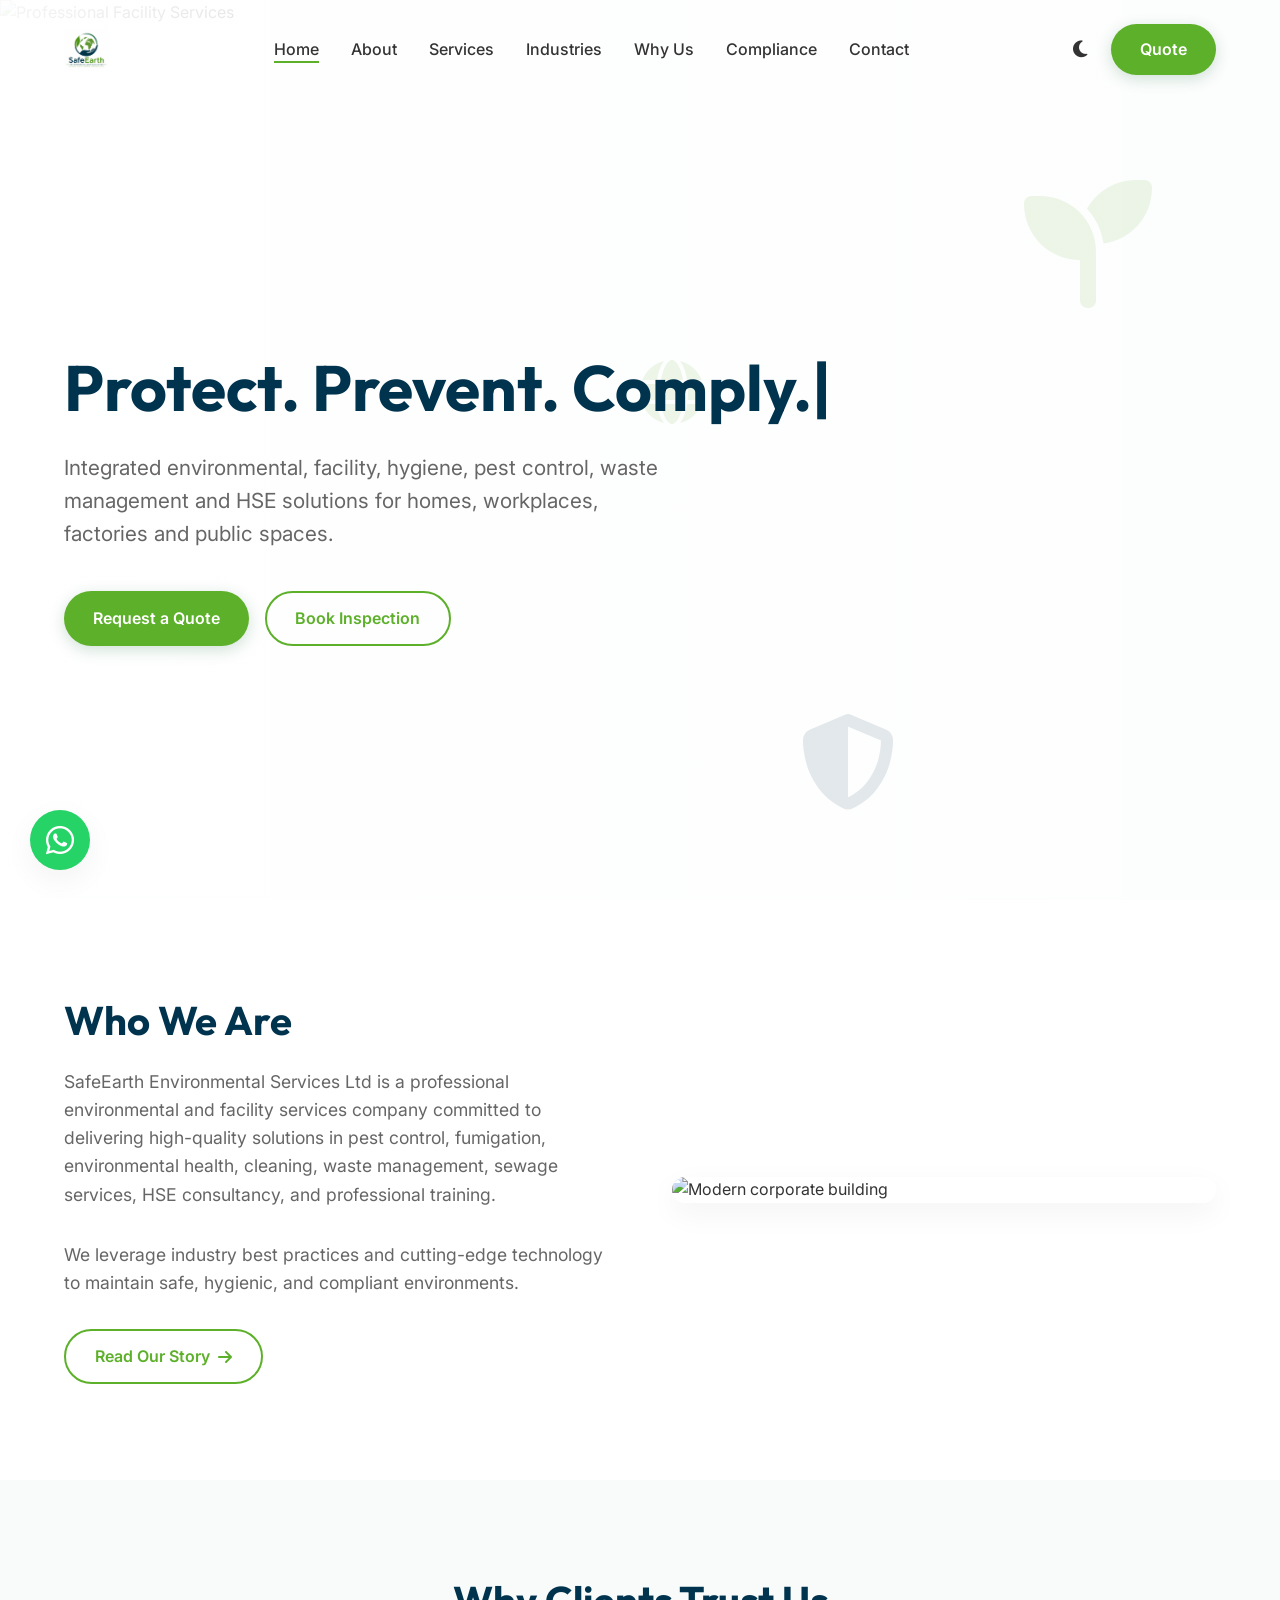
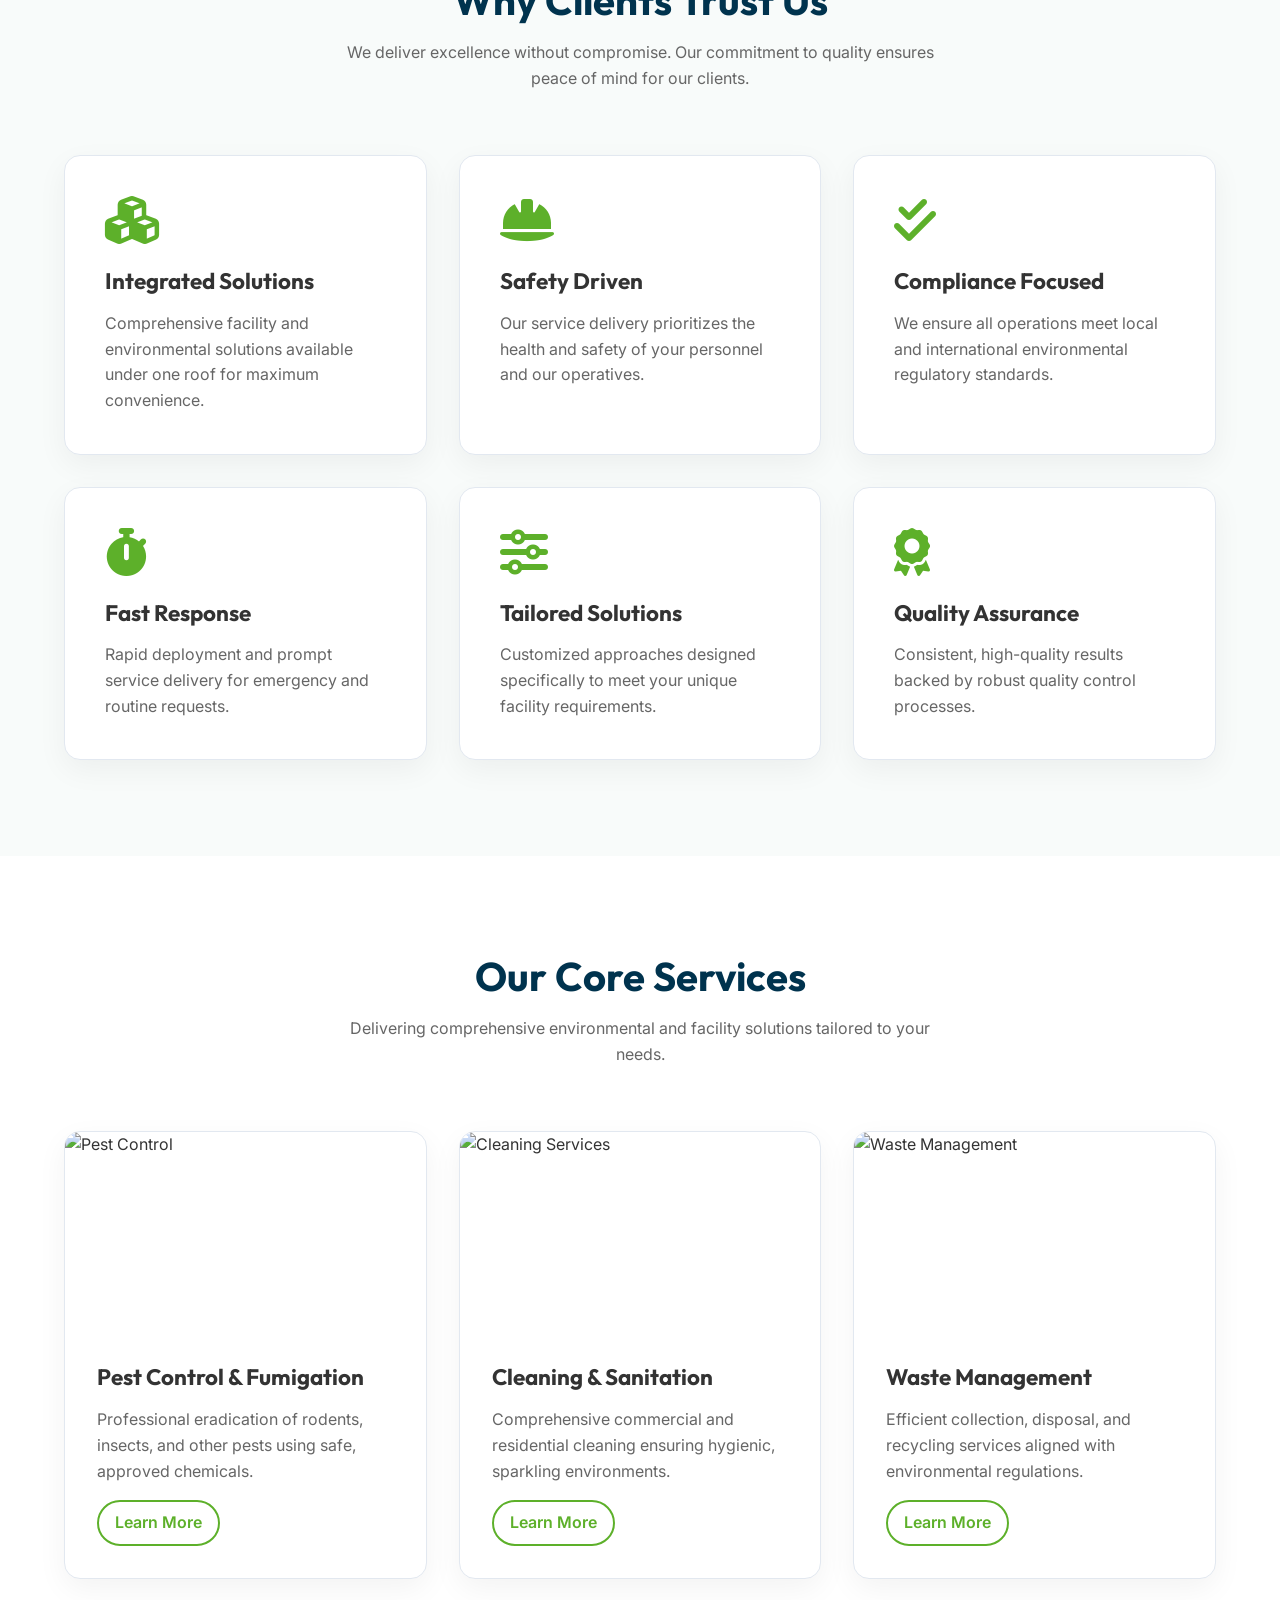
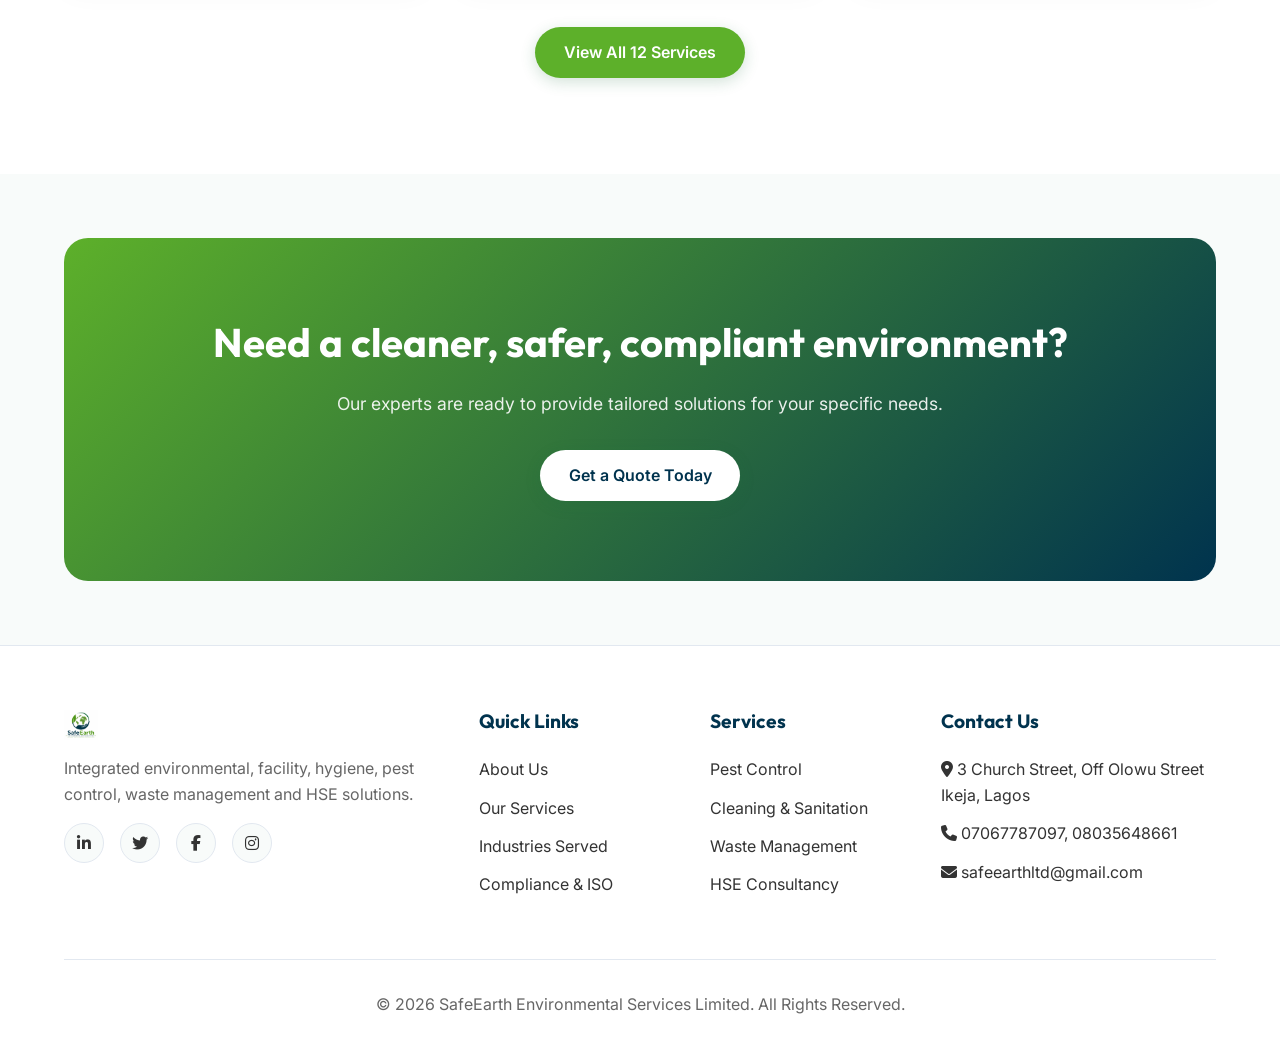
==== commit df19aa6c: "feat: carousel" ====
--- a/index.html
+++ b/index.html
@@ -59,33 +59,6 @@
       </div>
     </div>
   </header>
-  
-  <!-- Project Gallery Carousel -->
-  <section class="section carousel-section">
-    <div class="section-header reveal">
-      <h2>Project Gallery</h2>
-      <p>A glimpse into our recent environmental and facility management projects across various sectors.</p>
-    </div>
-    <div class="carousel-container reveal">
-      <div class="carousel-track">
-        <div class="carousel-slide"><img src="1.jpeg" alt="Project 1"></div>
-        <div class="carousel-slide"><img src="2.jpeg" alt="Project 2"></div>
-        <div class="carousel-slide"><img src="3.jpeg" alt="Project 3"></div>
-        <div class="carousel-slide"><img src="4.jpeg" alt="Project 4"></div>
-        <div class="carousel-slide"><img src="5.jpeg" alt="Project 5"></div>
-        <div class="carousel-slide"><img src="6.jpeg" alt="Project 6"></div>
-        <div class="carousel-slide"><img src="7.jpeg" alt="Project 7"></div>
-        <div class="carousel-slide"><img src="8.jpeg" alt="Project 8"></div>
-        <div class="carousel-slide"><img src="9.jpeg" alt="Project 9"></div>
-        <div class="carousel-slide"><img src="10.jpeg" alt="Project 10"></div>
-        <div class="carousel-slide"><img src="11.jpeg" alt="Project 11"></div>
-        <div class="carousel-slide"><img src="12.jpeg" alt="Project 12"></div>
-      </div>
-      <button class="carousel-btn prev" aria-label="Previous slide"><i class="fas fa-chevron-left"></i></button>
-      <button class="carousel-btn next" aria-label="Next slide"><i class="fas fa-chevron-right"></i></button>
-      <div class="carousel-dots"></div>
-    </div>
-  </section>
 
   <!-- About Preview -->
   <section class="section section-alt">
--- a/style.css
+++ b/style.css
@@ -738,88 +738,6 @@
   opacity: 0.9;
 }
 
-/* Carousel */
-.carousel-section {
-  padding-bottom: 4rem;
-}
-
-.carousel-container {
-  position: relative;
-  max-width: 1000px;
-  margin: 0 auto;
-  overflow: hidden;
-  border-radius: var(--radius-lg);
-  box-shadow: var(--shadow-soft);
-}
-
-.carousel-track {
-  display: flex;
-  transition: transform 0.5s ease-in-out;
-}
-
-.carousel-slide {
-  min-width: 100%;
-  aspect-ratio: 16 / 9;
-}
-
-.carousel-slide img {
-  width: 100%;
-  height: 100%;
-  object-fit: cover;
-}
-
-.carousel-btn {
-  position: absolute;
-  top: 50%;
-  transform: translateY(-50%);
-  background: var(--glass-bg);
-  backdrop-filter: blur(5px);
-  border: 1px solid var(--glass-border);
-  color: var(--color-primary);
-  width: 50px;
-  height: 50px;
-  border-radius: 50%;
-  cursor: pointer;
-  z-index: 10;
-  display: flex;
-  align-items: center;
-  justify-content: center;
-  font-size: 1.2rem;
-  transition: all var(--transition-normal);
-}
-
-.carousel-btn:hover {
-  background: var(--color-primary);
-  color: #fff;
-}
-
-.carousel-btn.prev { left: 20px; }
-.carousel-btn.next { right: 20px; }
-
-.carousel-dots {
-  position: absolute;
-  bottom: 20px;
-  left: 50%;
-  transform: translateX(-50%);
-  display: flex;
-  gap: 10px;
-  z-index: 10;
-}
-
-.dot {
-  width: 10px;
-  height: 10px;
-  border-radius: 50%;
-  background: rgba(255, 255, 255, 0.5);
-  cursor: pointer;
-  transition: all var(--transition-fast);
-}
-
-.dot.active {
-  background: #fff;
-  transform: scale(1.2);
-}
-
 /* Responsive */
 @media (max-width: 992px) {
   .nav-links {
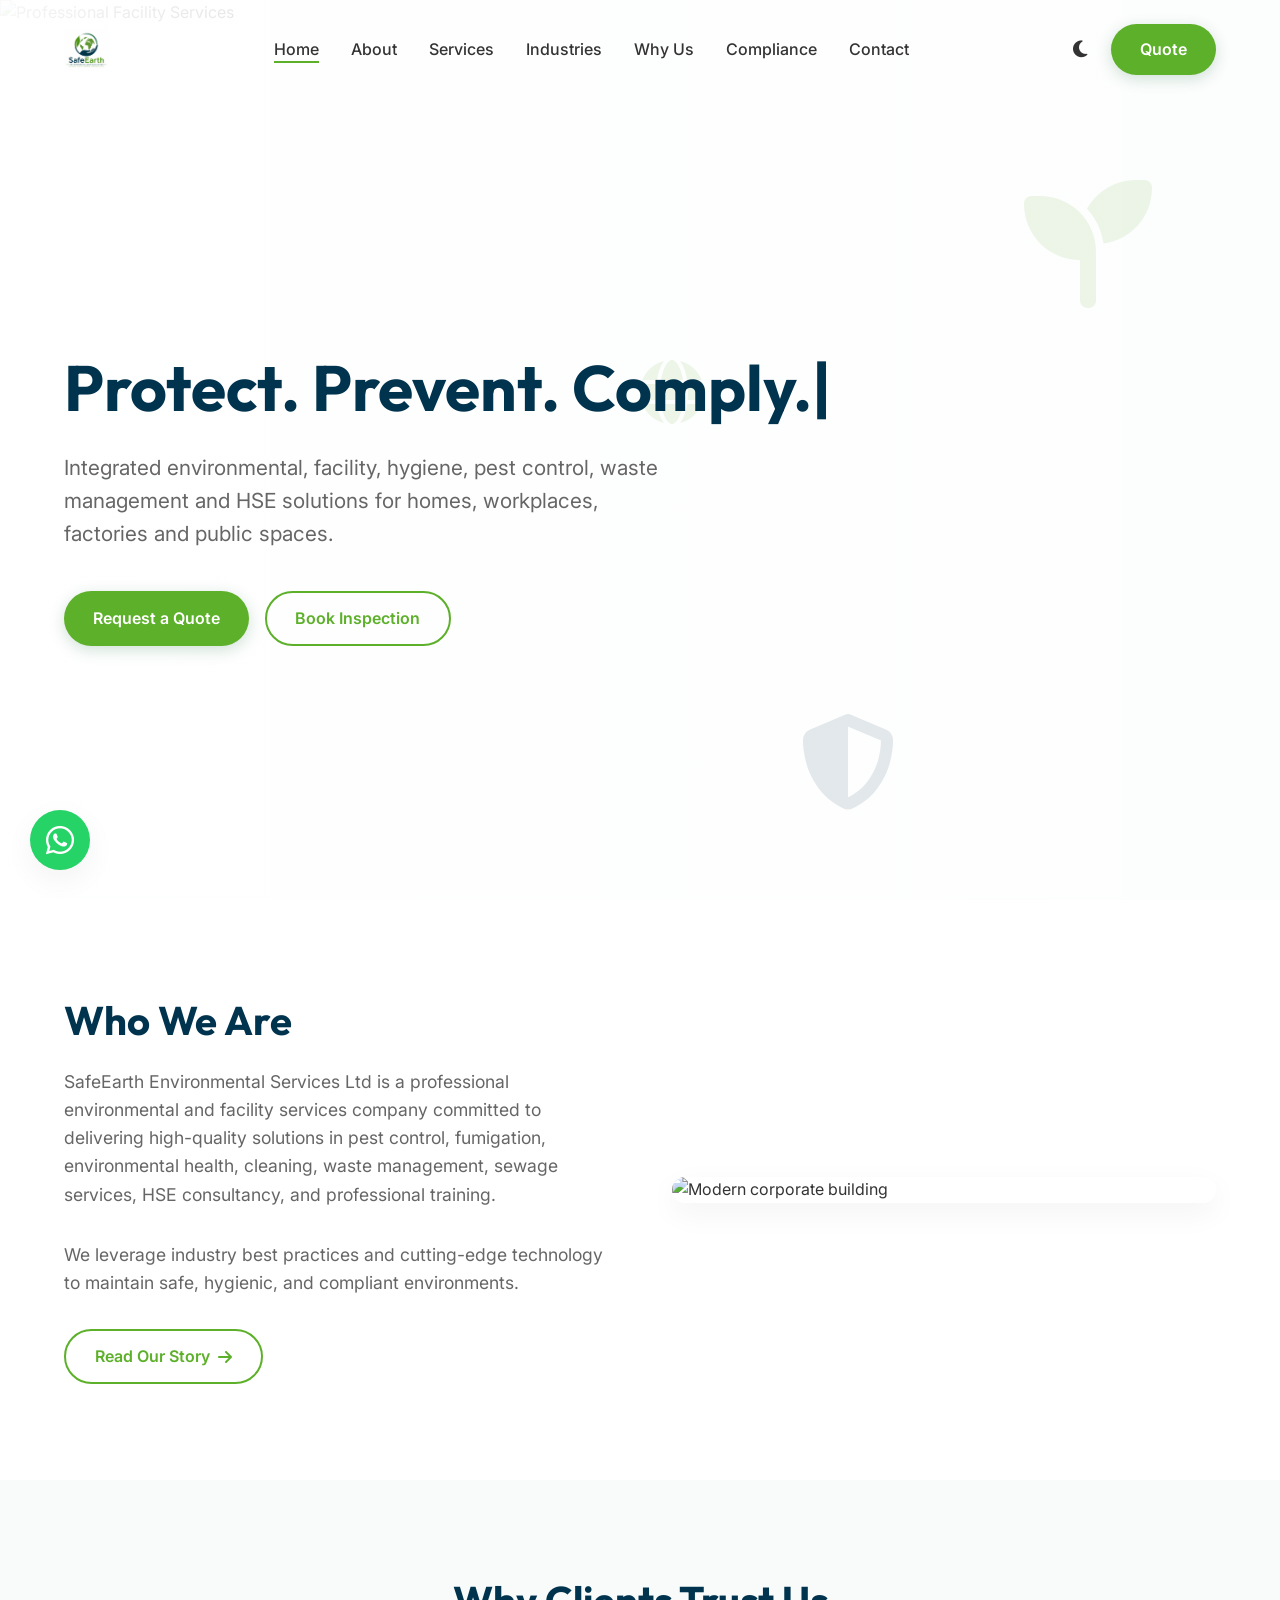
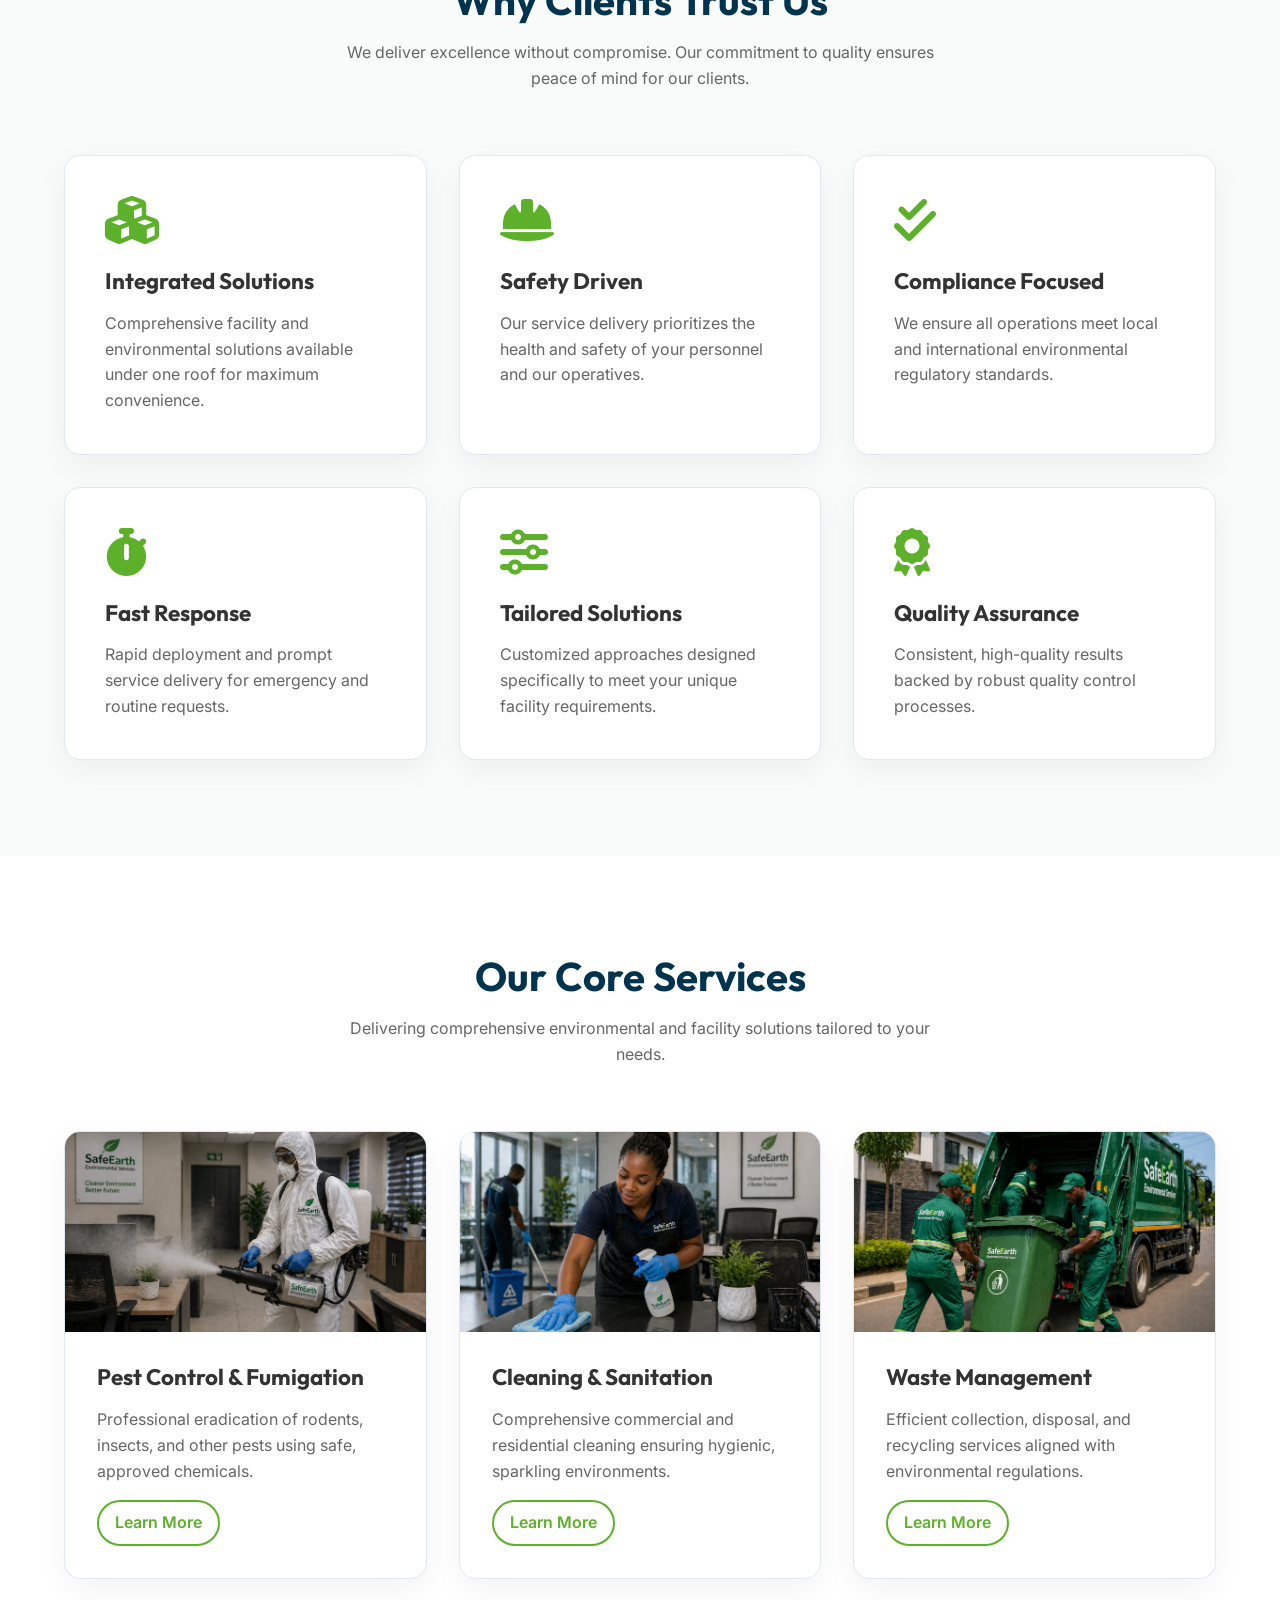
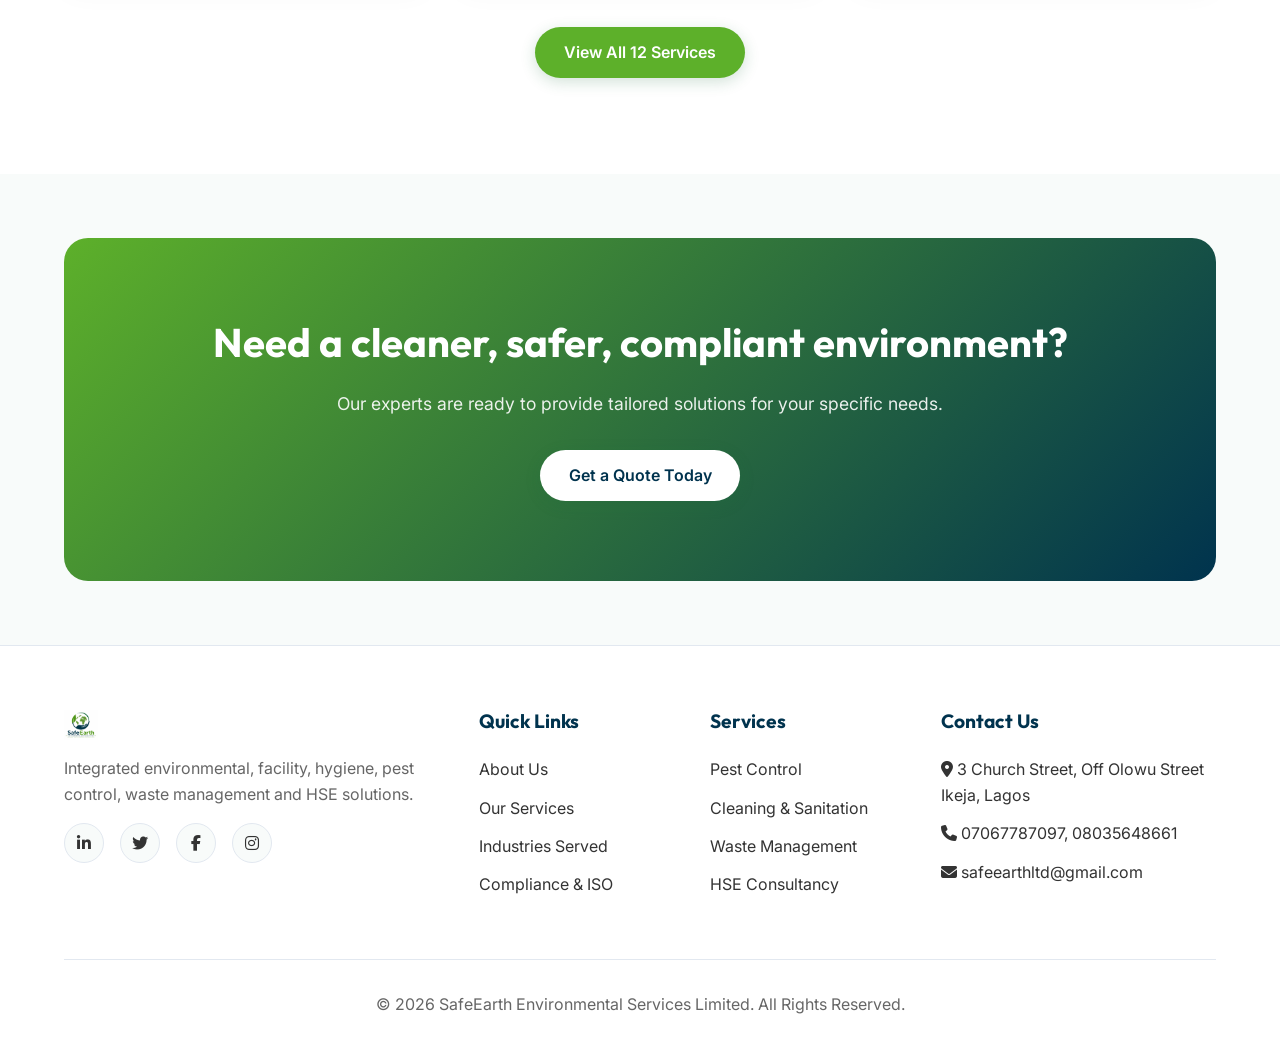
==== commit cef8c06d: "feat: update image" ====
--- a/index.html
+++ b/index.html
@@ -1,12 +1,15 @@
 <!DOCTYPE html>
 <html lang="en">
+
 <head>
   <meta charset="UTF-8">
   <meta name="viewport" content="width=device-width, initial-scale=1.0">
   <title>SafeEarth Environmental Services Limited</title>
-  <meta name="description" content="Integrated environmental, facility, hygiene, pest control, waste management and HSE solutions for homes, workplaces, factories and public spaces.">
+  <meta name="description"
+    content="Integrated environmental, facility, hygiene, pest control, waste management and HSE solutions for homes, workplaces, factories and public spaces.">
   <link rel="stylesheet" href="style.css">
 </head>
+
 <body>
 
   <!-- Loader -->
@@ -43,16 +46,18 @@
 
   <!-- Hero Section -->
   <header class="hero">
-    <img src="https://images.unsplash.com/photo-1581578731548-c64695cc6952?auto=format&fit=crop&q=80&w=1600" alt="Professional Facility Services" class="hero-bg">
+    <img src="https://images.unsplash.com/photo-1581578731548-c64695cc6952?auto=format&fit=crop&q=80&w=1600"
+      alt="Professional Facility Services" class="hero-bg">
     <div class="hero-overlay"></div>
-    
+
     <i class="fas fa-seedling floating-shape shape-1"></i>
     <i class="fas fa-shield-alt floating-shape shape-2"></i>
     <i class="fas fa-globe floating-shape shape-3"></i>
 
     <div class="hero-content reveal">
       <h1><span class="typing-text" data-text="Protect. Prevent. Comply."></span><span class="cursor">|</span></h1>
-      <p>Integrated environmental, facility, hygiene, pest control, waste management and HSE solutions for homes, workplaces, factories and public spaces.</p>
+      <p>Integrated environmental, facility, hygiene, pest control, waste management and HSE solutions for homes,
+        workplaces, factories and public spaces.</p>
       <div class="hero-btns">
         <a href="contact.html" class="btn btn-primary pulse">Request a Quote</a>
         <a href="contact.html" class="btn btn-outline">Book Inspection</a>
@@ -65,12 +70,16 @@
     <div class="about-preview reveal">
       <div class="about-text">
         <h2>Who We Are</h2>
-        <p>SafeEarth Environmental Services Ltd is a professional environmental and facility services company committed to delivering high-quality solutions in pest control, fumigation, environmental health, cleaning, waste management, sewage services, HSE consultancy, and professional training.</p>
-        <p>We leverage industry best practices and cutting-edge technology to maintain safe, hygienic, and compliant environments.</p>
+        <p>SafeEarth Environmental Services Ltd is a professional environmental and facility services company committed
+          to delivering high-quality solutions in pest control, fumigation, environmental health, cleaning, waste
+          management, sewage services, HSE consultancy, and professional training.</p>
+        <p>We leverage industry best practices and cutting-edge technology to maintain safe, hygienic, and compliant
+          environments.</p>
         <a href="about.html" class="btn btn-outline mt-3">Read Our Story <i class="fas fa-arrow-right"></i></a>
       </div>
       <div class="about-image reveal slide-right">
-        <img src="https://images.unsplash.com/photo-1504384308090-c894fdcc538d?auto=format&fit=crop&q=80&w=800" alt="Modern corporate building">
+        <img src="https://images.unsplash.com/photo-1504384308090-c894fdcc538d?auto=format&fit=crop&q=80&w=800"
+          alt="Modern corporate building">
       </div>
     </div>
   </section>
@@ -124,7 +133,7 @@
     <div class="grid">
       <div class="card service-card reveal">
         <div class="service-img-container">
-          <img src="https://images.unsplash.com/photo-1584036561566-baf8f5f1b144?auto=format&fit=crop&q=80&w=600" alt="Pest Control" class="service-img">
+          <img src="asset/2.jpg" alt="Pest Control" class="service-img">
         </div>
         <div class="service-content">
           <h3>Pest Control & Fumigation</h3>
@@ -134,7 +143,7 @@
       </div>
       <div class="card service-card reveal" style="transition-delay: 0.1s">
         <div class="service-img-container">
-          <img src="https://images.unsplash.com/photo-1581578731548-c64695cc6952?auto=format&fit=crop&q=80&w=600" alt="Cleaning Services" class="service-img">
+          <img src="asset/1.jpg" alt="Cleaning Services" class="service-img">
         </div>
         <div class="service-content">
           <h3>Cleaning & Sanitation</h3>
@@ -144,7 +153,7 @@
       </div>
       <div class="card service-card reveal" style="transition-delay: 0.2s">
         <div class="service-img-container">
-          <img src="https://images.unsplash.com/photo-1532996122724-e3c354a0b15b?auto=format&fit=crop&q=80&w=600" alt="Waste Management" class="service-img">
+          <img src="asset/8.jpg" alt="Waste Management" class="service-img">
         </div>
         <div class="service-content">
           <h3>Waste Management</h3>
@@ -161,7 +170,8 @@
   <!-- CTA Banner -->
   <div class="cta-banner reveal">
     <h2>Need a cleaner, safer, compliant environment?</h2>
-    <p style="margin-bottom: 2rem; font-size: 1.1rem; opacity: 0.9;">Our experts are ready to provide tailored solutions for your specific needs.</p>
+    <p style="margin-bottom: 2rem; font-size: 1.1rem; opacity: 0.9;">Our experts are ready to provide tailored solutions
+      for your specific needs.</p>
     <a href="contact.html" class="btn btn-primary pulse">Get a Quote Today</a>
   </div>
 
@@ -216,14 +226,12 @@
   <a href="https://wa.me/2347067787097" class="whatsapp-float" target="_blank" aria-label="Chat on WhatsApp">
     <i class="fab fa-whatsapp"></i>
   </a>
-  
+
   <div class="back-to-top" id="backToTop">
     <i class="fas fa-arrow-up"></i>
   </div>
 
   <script src="script.js"></script>
 </body>
-</html>
-
-
-
+
+</html>
